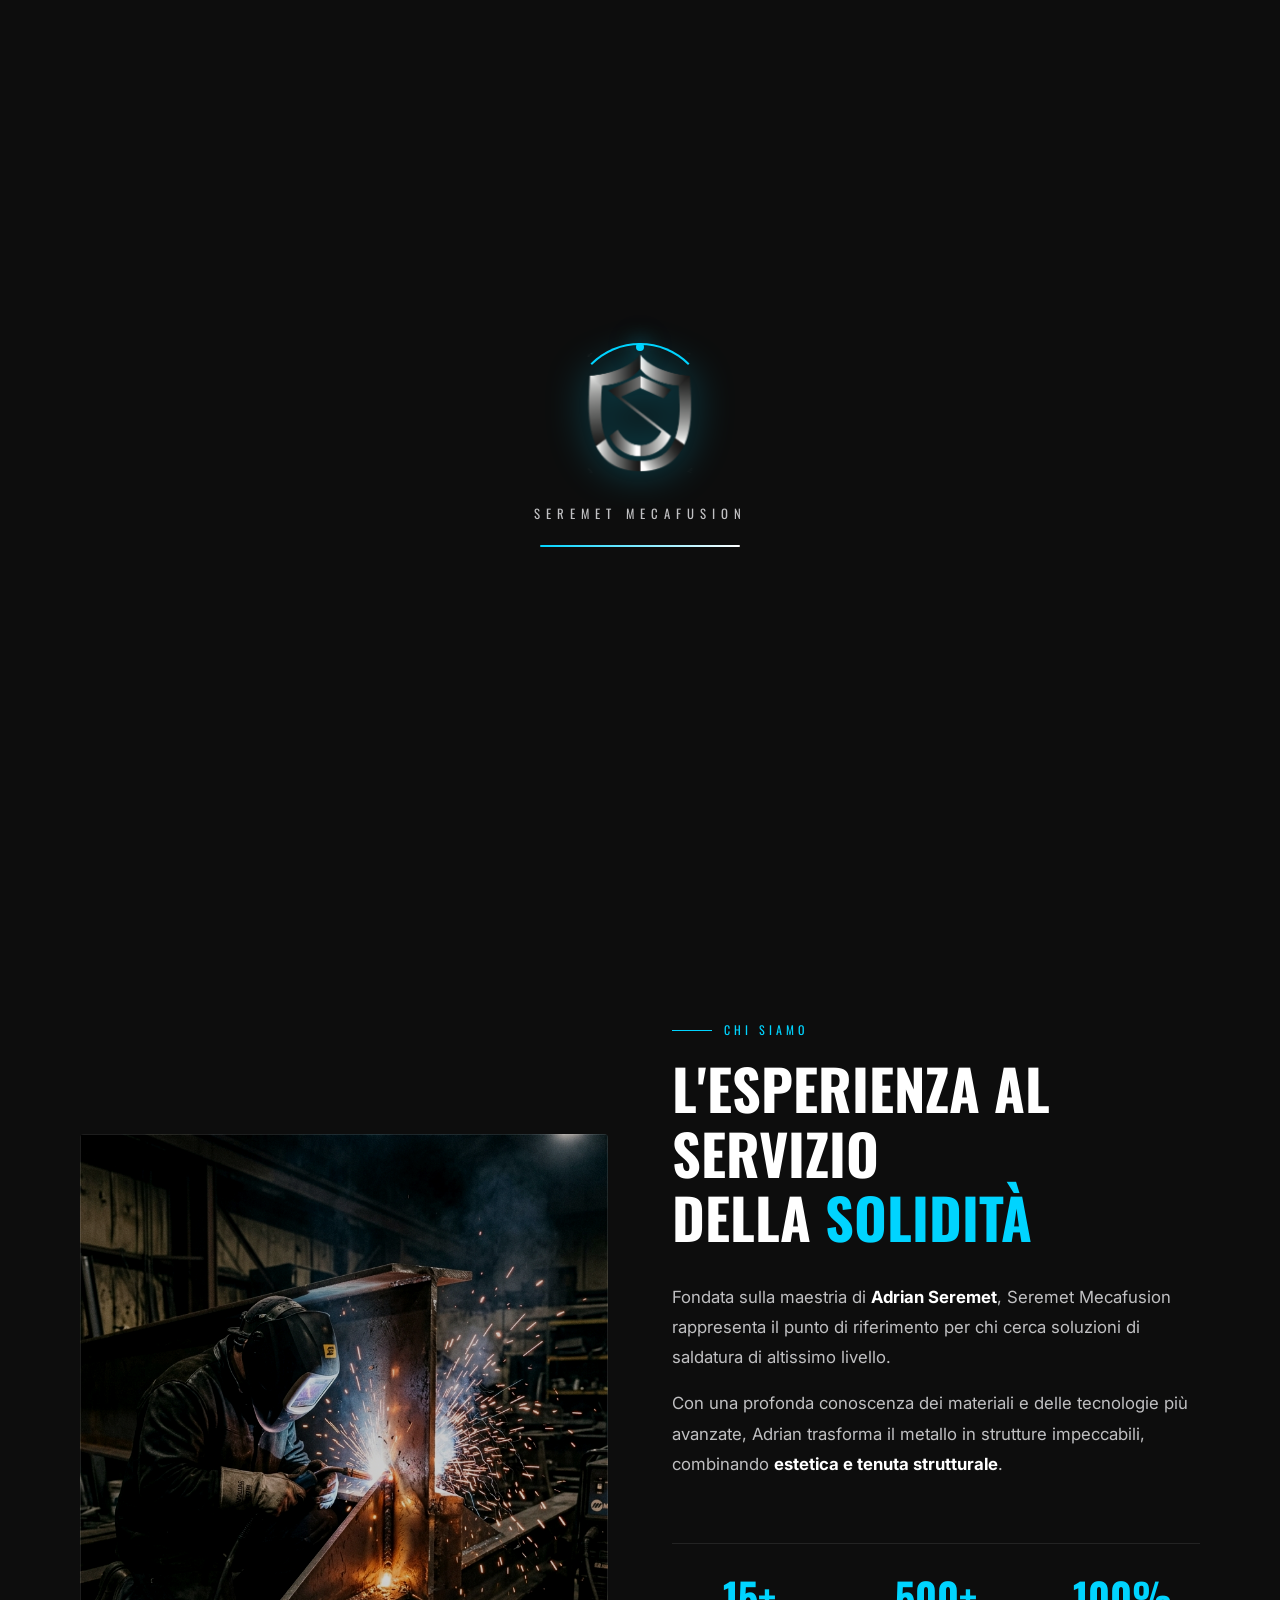
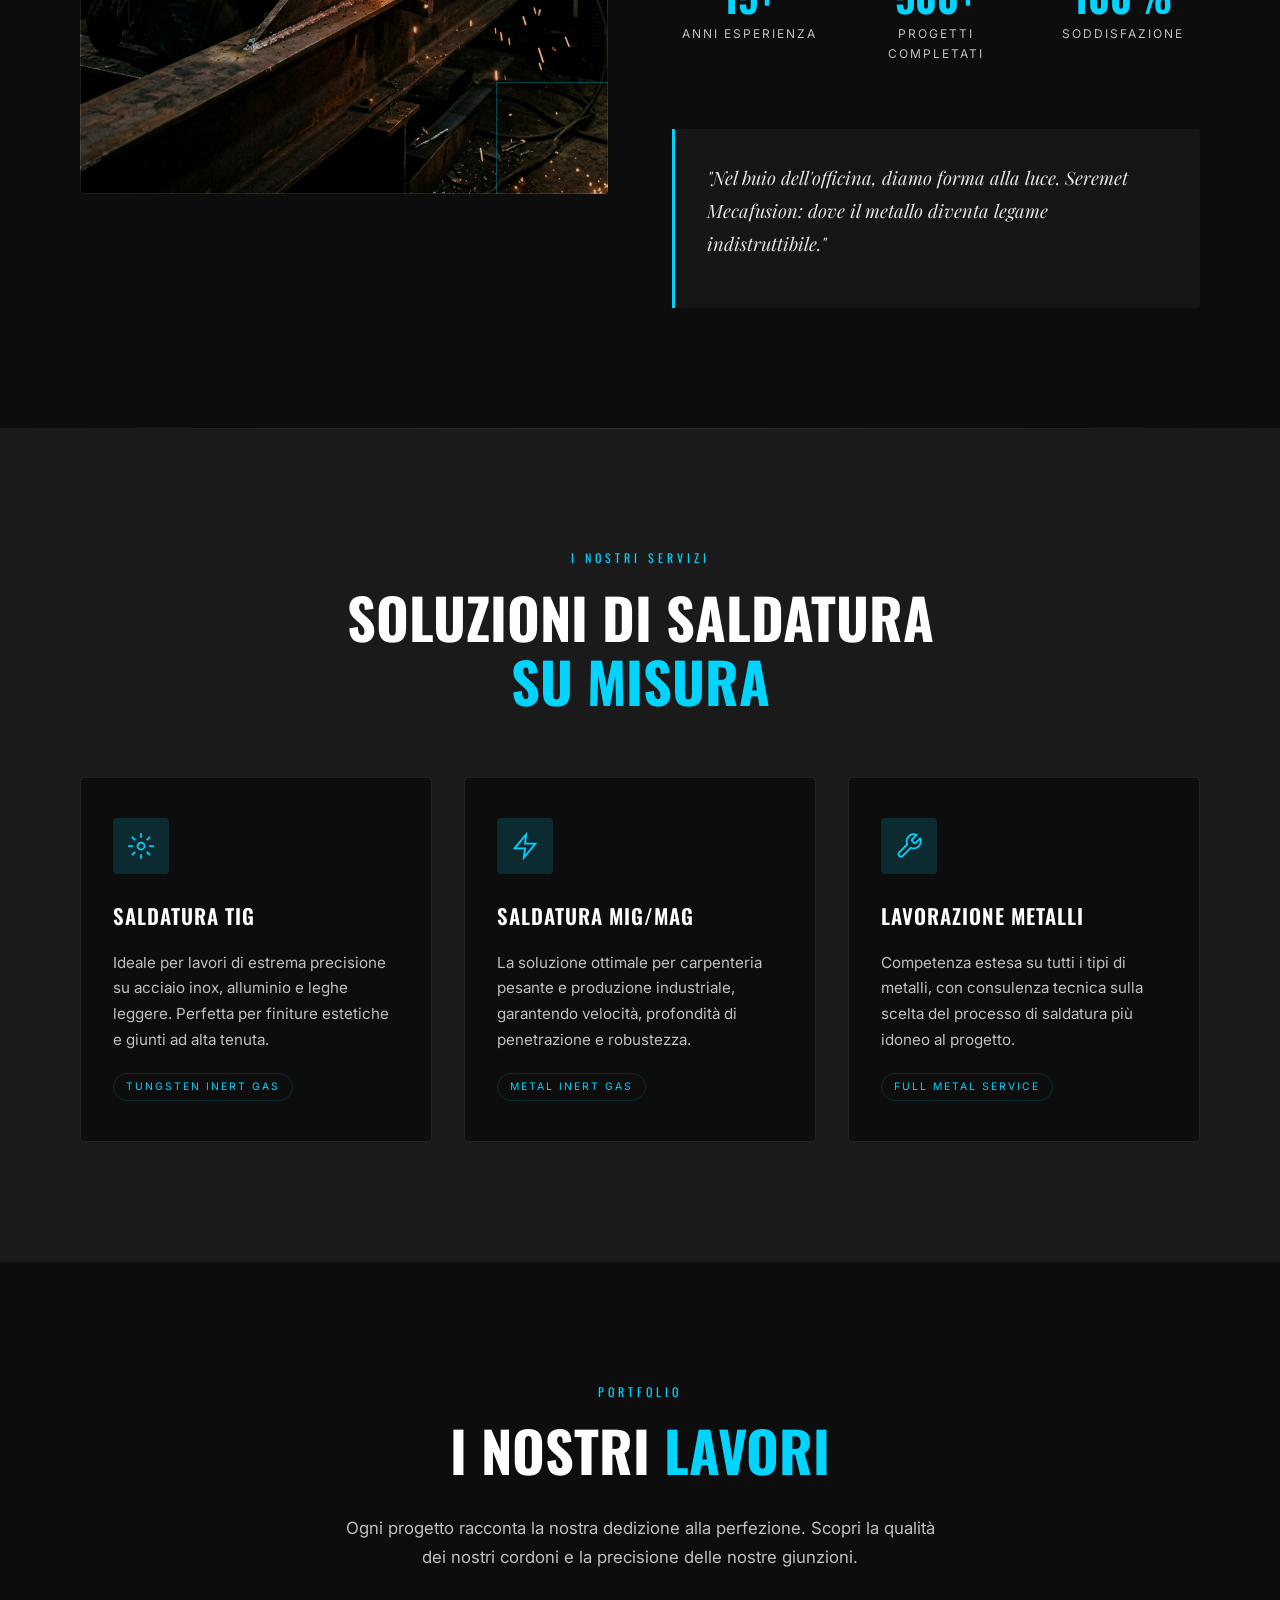
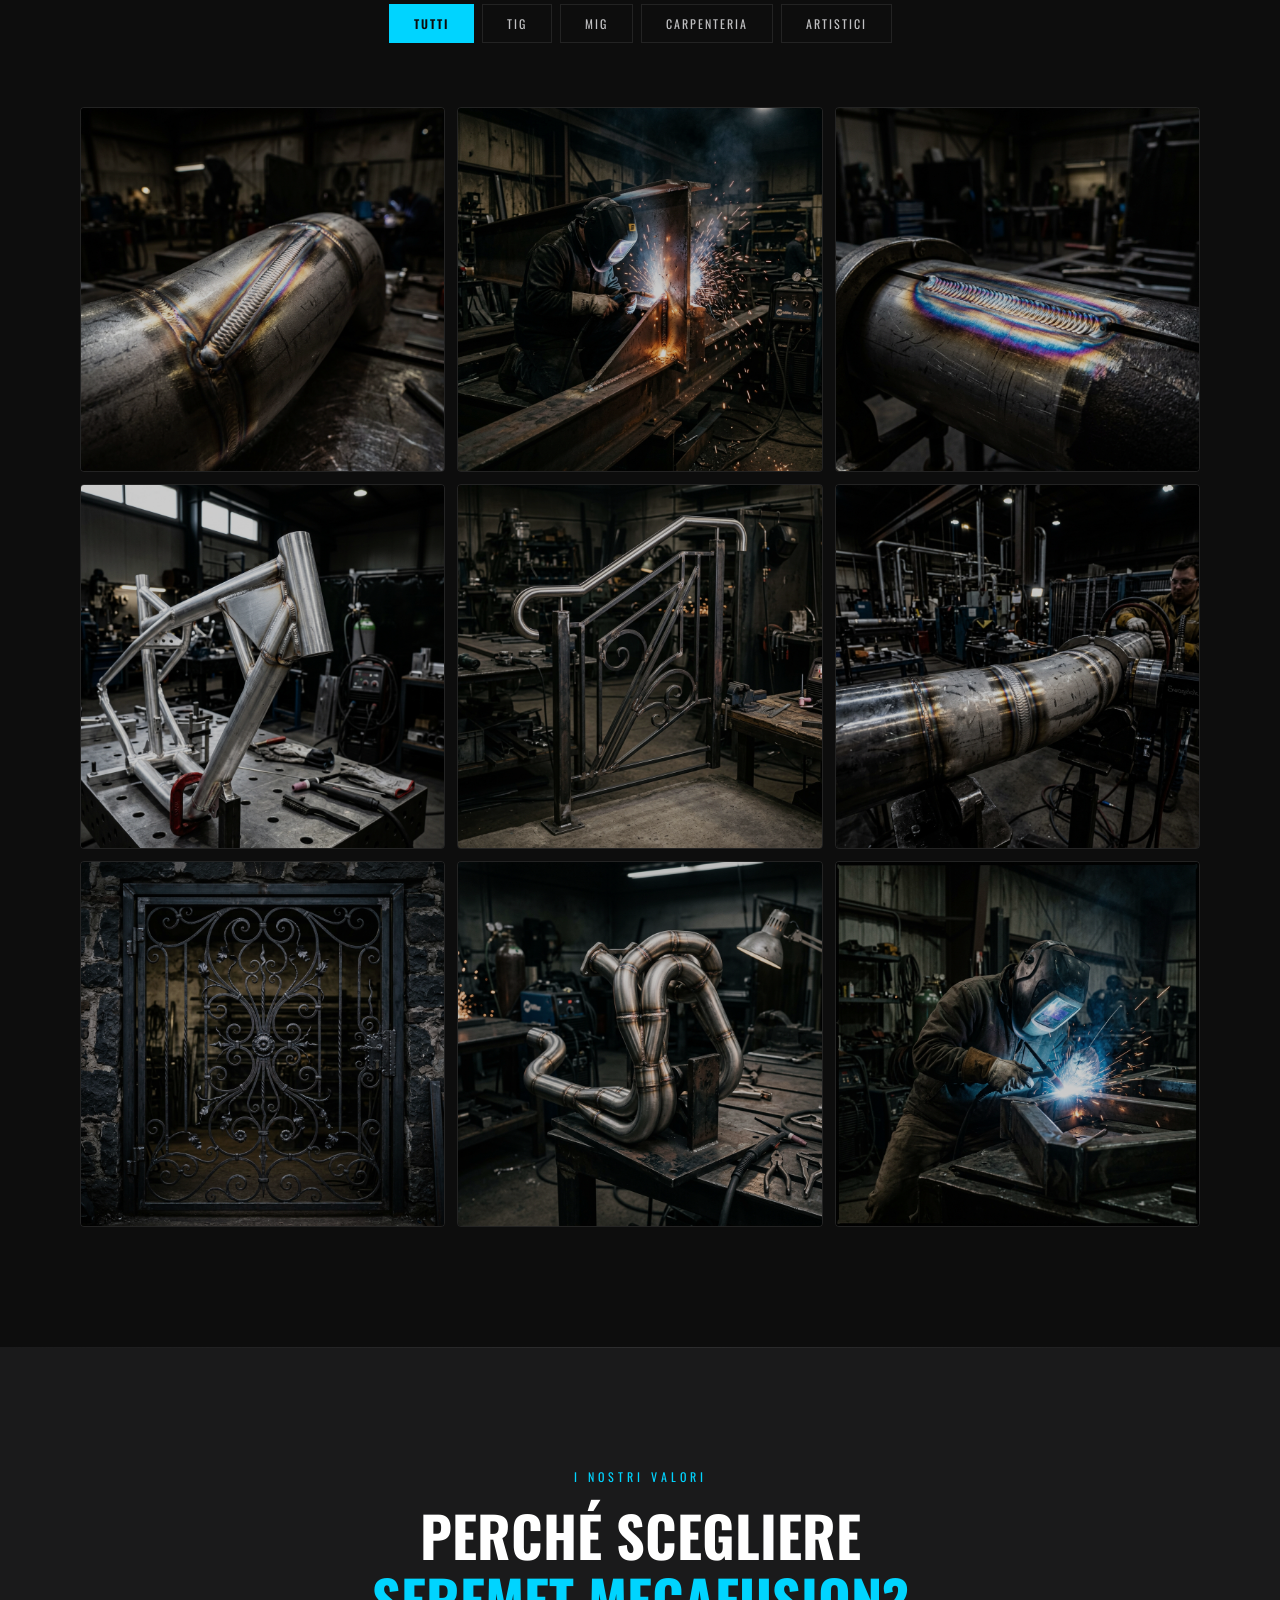
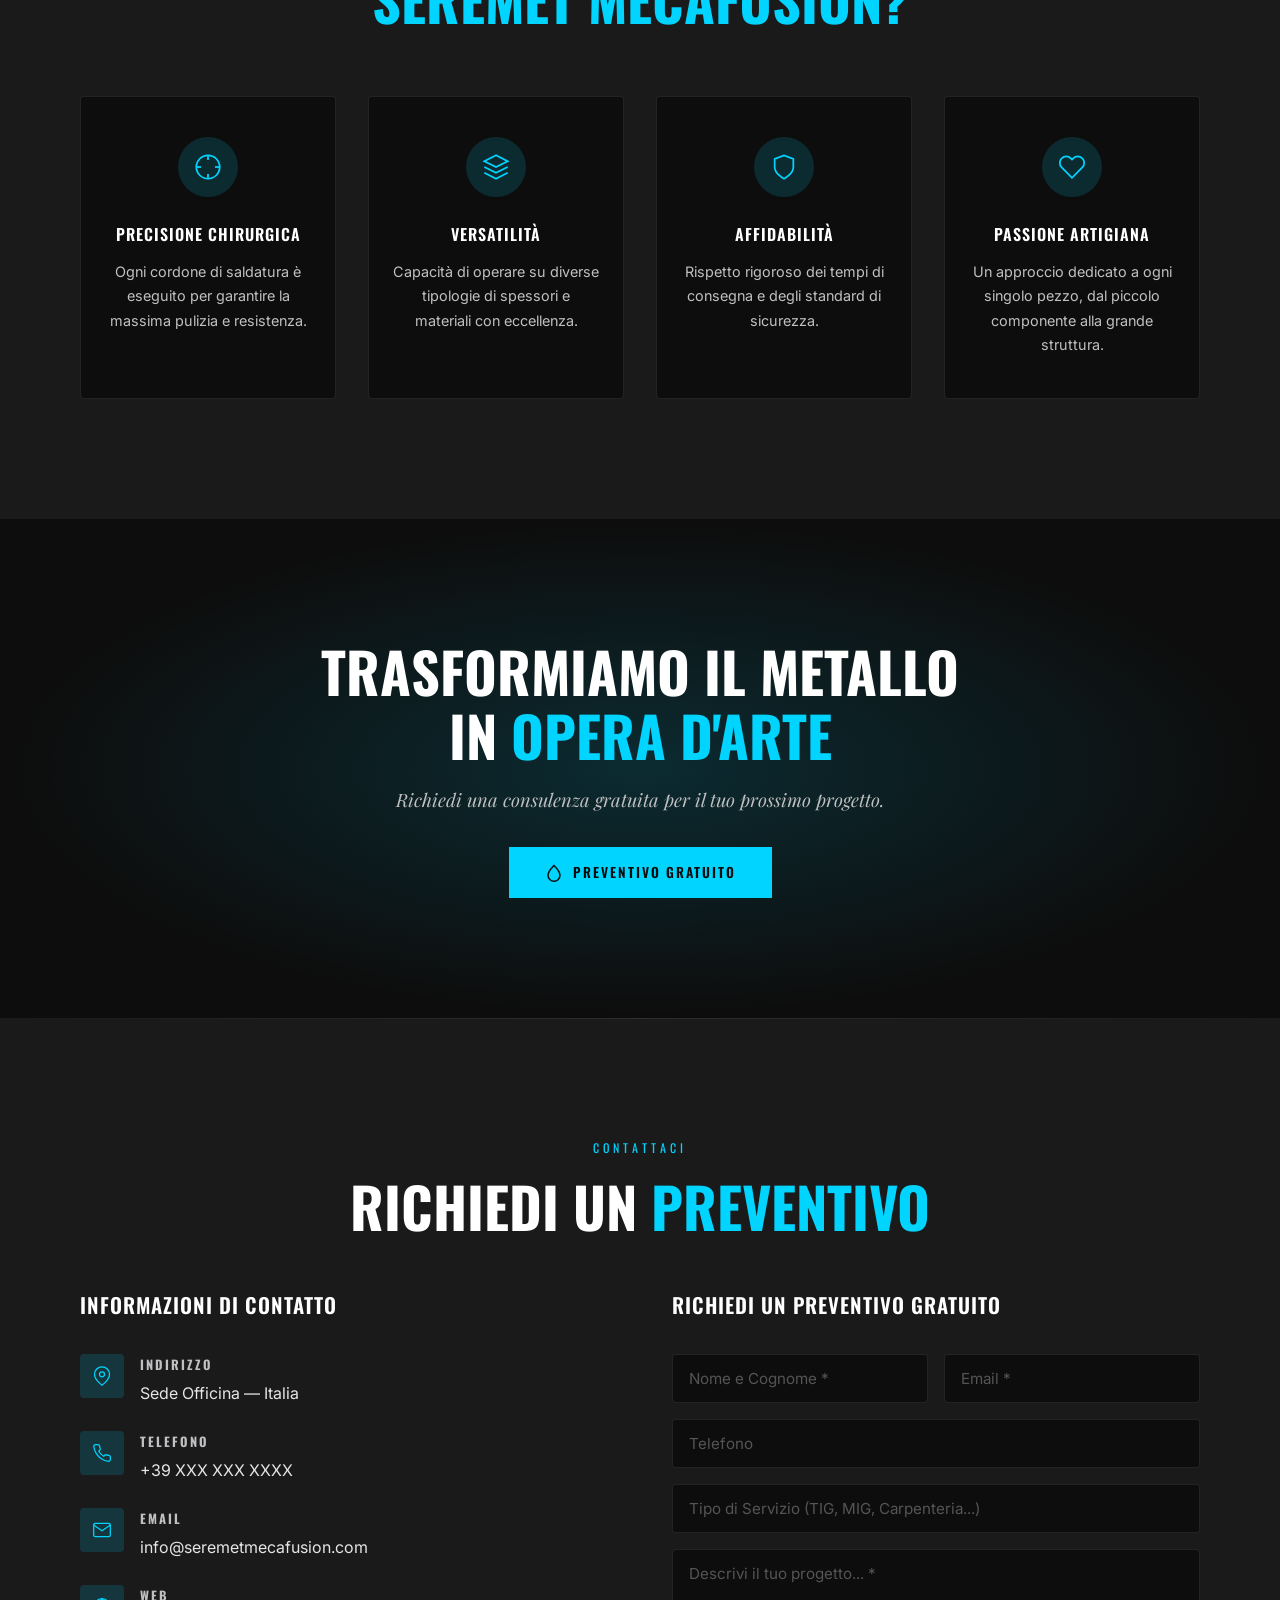
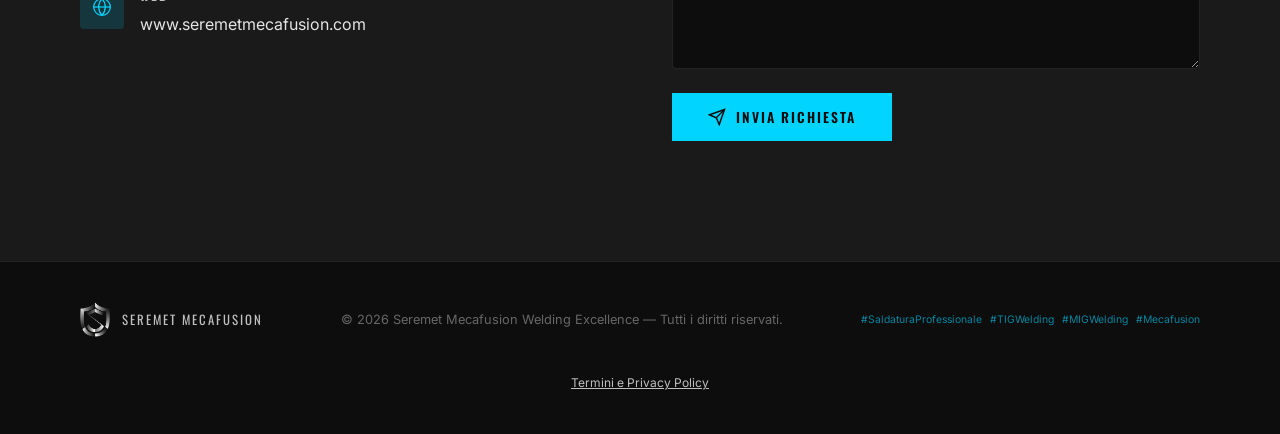
==== index.html @ e1cfa8b7 "First commit all files" ====
<!DOCTYPE html>
<html lang="it">
<head>
  <meta charset="UTF-8">
  <meta name="viewport" content="width=device-width, initial-scale=1.0">
  <title>Seremet Mecafusion | Saldatura Professionale TIG/MIG di Adrian Seremet</title>
  <meta name="description" content="Seremet Mecafusion offre servizi di saldatura d'eccellenza TIG e MIG. Adrian Seremet, esperto saldatore, garantisce precisione millimetrica e resistenza per ogni tipo di metallo.">
  <meta name="keywords" content="Saldatura Professionale, Mecafusion, Adrian Seremet, TIG Welding, MIG Welding, Carpenteria Metallica, Saldatura Eccellente, Lavorazione Metalli, Inox, Alluminio">
  <meta name="author" content="Adrian Seremet">
  
  <!-- Open Graph -->
  <meta property="og:title" content="Seremet Mecafusion | Saldatura Professionale TIG/MIG">
  <meta property="og:description" content="Servizi di saldatura d'eccellenza TIG e MIG. Precisione millimetrica e resistenza per ogni tipo di metallo.">
  <meta property="og:type" content="website">
  <meta property="og:url" content="https://www.seremetmecafusion.com">
  
  <!-- Favicon -->
  <link rel="apple-touch-icon" sizes="180x180" href="images/favicon/apple-touch-icon.png">
  <link rel="icon" type="image/png" sizes="32x32" href="images/favicon/favicon-32x32.png">
  <link rel="icon" type="image/png" sizes="16x16" href="images/favicon/favicon-16x16.png">
  <link rel="manifest" href="images/favicon/site.webmanifest">
  
  <!-- Styles -->
  <link rel="stylesheet" href="styles.css">
</head>
<body>

  <!-- ════════════════════════════════════════════════
       LOADING SCREEN — "The Welding Arc"
       ════════════════════════════════════════════════ -->
  <div id="loading-screen">
    <div class="loading-logo">
      <img src="images/icon_alpha.png" alt="Seremet Logo" id="loading-logo-img">
      <div class="loading-arc"></div>
    </div>
    <div class="loading-text">Seremet Mecafusion</div>
    <div class="loading-bar">
      <div class="loading-bar-fill"></div>
    </div>
  </div>

  <!-- ════════════════════════════════════════════════
       NAVIGATION
       ════════════════════════════════════════════════ -->
  <nav class="navbar" id="navbar">
    <div class="nav-inner">
      <a href="#hero" class="nav-logo" id="nav-logo">
        <img src="images/icon_alpha.png" alt="Seremet Mecafusion">
        <div class="nav-logo-text">
          Seremet
          <span>Mecafusion</span>
        </div>
      </a>
      
      <div class="nav-links" id="nav-links">
        <a href="#hero" class="active" data-section="hero">Home</a>
        <a href="#chi-siamo" data-section="chi-siamo">Chi Siamo</a>
        <a href="#servizi" data-section="servizi">Servizi</a>
        <a href="#galleria" data-section="galleria">Galleria</a>
        <a href="#contatti" data-section="contatti">Contatti</a>
        <a href="#contatti" class="nav-cta">Preventivo</a>
      </div>
      
      <div class="nav-burger" id="nav-burger">
        <span></span>
        <span></span>
        <span></span>
      </div>
    </div>
  </nav>

  <!-- ════════════════════════════════════════════════
       HERO SECTION
       ════════════════════════════════════════════════ -->
  <section id="hero">
    <div class="hero-bg" id="hero-bg">
      <img src="images/gallery/hero_welder.png" alt="Saldatura professionale in officina">
    </div>
    <div class="hero-overlay"></div>
    
    <div class="container hero-content">
      <div class="hero-badge">Welding Excellence</div>
      <h1 class="hero-title">
        Seremet<br>
        <span class="highlight">Mecafusion</span>
      </h1>
      <p class="hero-tagline">L'arte della fusione, la precisione della tecnica.</p>
      <div class="hero-actions">
        <a href="#contatti" class="btn-primary" id="cta-preventivo">
          <!-- Icona fiamma -->
          <svg viewBox="0 0 24 24" width="18" height="18" fill="none" stroke="currentColor" stroke-width="2">
            <path d="M12 2C12 2 4 10 4 15a8 8 0 0016 0c0-5-8-13-8-13z"/>
          </svg>
          Richiedi un Preventivo
        </a>
        <a href="#galleria" class="btn-secondary" id="cta-galleria">
          <!-- Icona griglia -->
          <svg viewBox="0 0 24 24" width="18" height="18" fill="none" stroke="currentColor" stroke-width="2">
            <rect x="3" y="3" width="7" height="7"></rect>
            <rect x="14" y="3" width="7" height="7"></rect>
            <rect x="3" y="14" width="7" height="7"></rect>
            <rect x="14" y="14" width="7" height="7"></rect>
          </svg>
          Vedi i Lavori
        </a>
      </div>
    </div>
    
    <div class="hero-scroll">
      Scopri
      <span class="scroll-line"></span>
    </div>
  </section>

  <!-- ════════════════════════════════════════════════
       CHI SIAMO
       ════════════════════════════════════════════════ -->
  <section id="chi-siamo">
    <div class="container">
      <div class="about-grid">
        <div class="about-image reveal-left">
          <img src="images/gallery/mig_carpenteria.png" alt="Adrian Seremet al lavoro - Saldatura MIG">
          <div class="image-accent"></div>
        </div>
        
        <div class="about-text reveal-right">
          <div class="section-label">Chi Siamo</div>
          <h2 class="section-title">L'Esperienza al Servizio<br>della <span>Solidità</span></h2>
          
          <p>
            Fondata sulla maestria di <strong>Adrian Seremet</strong>, Seremet Mecafusion 
            rappresenta il punto di riferimento per chi cerca soluzioni di saldatura di 
            altissimo livello.
          </p>
          <p>
            Con una profonda conoscenza dei materiali e delle tecnologie più avanzate, 
            Adrian trasforma il metallo in strutture impeccabili, combinando 
            <strong>estetica e tenuta strutturale</strong>.
          </p>
          
          <div class="about-stats">
            <div class="stat-item reveal">
              <div class="stat-number" id="stat-years">15+</div>
              <div class="stat-label">Anni Esperienza</div>
            </div>
            <div class="stat-item reveal">
              <div class="stat-number" id="stat-projects">500+</div>
              <div class="stat-label">Progetti Completati</div>
            </div>
            <div class="stat-item reveal">
              <div class="stat-number" id="stat-clients">100%</div>
              <div class="stat-label">Soddisfazione</div>
            </div>
          </div>
          
          <div class="quote-block reveal">
            <p>"Nel buio dell'officina, diamo forma alla luce. Seremet Mecafusion: dove il metallo diventa legame indistruttibile."</p>
          </div>
        </div>
      </div>
    </div>
  </section>

  <!-- ════════════════════════════════════════════════
       SERVIZI
       ════════════════════════════════════════════════ -->
  <section id="servizi">
    <div class="container">
      <div class="servizi-header">
        <div class="section-label">I Nostri Servizi</div>
        <h2 class="section-title">Soluzioni di Saldatura<br><span>Su Misura</span></h2>
      </div>
      
      <div class="servizi-grid">
        <!-- TIG -->
        <div class="servizio-card reveal">
          <div class="servizio-icon">
            <svg viewBox="0 0 24 24">
              <circle cx="12" cy="12" r="3"/>
              <path d="M12 1v4M12 19v4M4.22 4.22l2.83 2.83M16.95 16.95l2.83 2.83M1 12h4M19 12h4M4.22 19.78l2.83-2.83M16.95 7.05l2.83-2.83"/>
            </svg>
          </div>
          <h3>Saldatura TIG</h3>
          <p>
            Ideale per lavori di estrema precisione su acciaio inox, alluminio e leghe leggere. 
            Perfetta per finiture estetiche e giunti ad alta tenuta.
          </p>
          <span class="servizio-tag">Tungsten Inert Gas</span>
        </div>
        
        <!-- MIG -->
        <div class="servizio-card reveal">
          <div class="servizio-icon">
            <svg viewBox="0 0 24 24">
              <path d="M13 2L3 14h9l-1 8 10-12h-9l1-8z"/>
            </svg>
          </div>
          <h3>Saldatura MIG/MAG</h3>
          <p>
            La soluzione ottimale per carpenteria pesante e produzione industriale, 
            garantendo velocità, profondità di penetrazione e robustezza.
          </p>
          <span class="servizio-tag">Metal Inert Gas</span>
        </div>
        
        <!-- Lavorazione Metalli -->
        <div class="servizio-card reveal">
          <div class="servizio-icon">
            <svg viewBox="0 0 24 24">
              <path d="M14.7 6.3a1 1 0 000 1.4l1.6 1.6a1 1 0 001.4 0l3.77-3.77a6 6 0 01-7.94 7.94l-6.91 6.91a2.12 2.12 0 01-3-3l6.91-6.91a6 6 0 017.94-7.94l-3.76 3.76z"/>
            </svg>
          </div>
          <h3>Lavorazione Metalli</h3>
          <p>
            Competenza estesa su tutti i tipi di metalli, con consulenza tecnica sulla 
            scelta del processo di saldatura più idoneo al progetto.
          </p>
          <span class="servizio-tag">Full Metal Service</span>
        </div>
      </div>
    </div>
  </section>

  <!-- ════════════════════════════════════════════════
       GALLERIA LAVORI — Sezione Principale ⭐
       ════════════════════════════════════════════════ -->
  <section id="galleria">
    <div class="container">
      <div class="galleria-header">
        <div class="section-label">Portfolio</div>
        <h2 class="section-title">I Nostri <span>Lavori</span></h2>
        <p class="galleria-subtitle">
          Ogni progetto racconta la nostra dedizione alla perfezione. 
          Scopri la qualità dei nostri cordoni e la precisione delle nostre giunzioni.
        </p>
      </div>
      
      <!-- Filtri -->
      <div class="gallery-filters" id="gallery-filters">
        <button class="filter-btn active" data-filter="all">Tutti</button>
        <button class="filter-btn" data-filter="tig">TIG</button>
        <button class="filter-btn" data-filter="mig">MIG</button>
        <button class="filter-btn" data-filter="carpenteria">Carpenteria</button>
        <button class="filter-btn" data-filter="artistici">Artistici</button>
      </div>
      
      <!-- Griglia Galleria -->
      <div class="gallery-grid" id="gallery-grid">
        
        <div class="gallery-item reveal-scale stagger-1" data-category="tig" data-index="0">
          <img src="images/gallery/tig_weld_pipe.png" alt="Saldatura TIG su tubo acciaio inox" loading="lazy">
          <div class="gallery-overlay">
            <div class="view-icon">
              <svg viewBox="0 0 24 24"><path d="M15 3h6v6M9 21H3v-6M21 3l-7 7M3 21l7-7"/></svg>
            </div>
            <h4>Saldatura TIG Inox</h4>
            <p>Cordone TIG su tubo in acciaio inossidabile con heat tint perfetto</p>
          </div>
        </div>
        
        <div class="gallery-item reveal-scale stagger-2" data-category="mig" data-index="1">
          <img src="images/gallery/mig_carpenteria.png" alt="Saldatura MIG su carpenteria metallica pesante" loading="lazy">
          <div class="gallery-overlay">
            <div class="view-icon">
              <svg viewBox="0 0 24 24"><path d="M15 3h6v6M9 21H3v-6M21 3l-7 7M3 21l7-7"/></svg>
            </div>
            <h4>Carpenteria MIG</h4>
            <p>Saldatura MIG su struttura in acciaio — carpenteria pesante industriale</p>
          </div>
        </div>
        
        <div class="gallery-item reveal-scale stagger-3" data-category="tig" data-index="2">
          <img src="images/gallery/inox_heat_tint.png" alt="Dettaglio cordone TIG con colori heat tint" loading="lazy">
          <div class="gallery-overlay">
            <div class="view-icon">
              <svg viewBox="0 0 24 24"><path d="M15 3h6v6M9 21H3v-6M21 3l-7 7M3 21l7-7"/></svg>
            </div>
            <h4>Heat Tint Perfetto</h4>
            <p>Macro dettaglio dei colori arcobaleno su cordone TIG — segno di perfezione</p>
          </div>
        </div>
        
        <div class="gallery-item reveal-scale stagger-4" data-category="tig" data-index="3">
          <img src="images/gallery/aluminum_frame.png" alt="Telaio in alluminio saldato TIG" loading="lazy">
          <div class="gallery-overlay">
            <div class="view-icon">
              <svg viewBox="0 0 24 24"><path d="M15 3h6v6M9 21H3v-6M21 3l-7 7M3 21l7-7"/></svg>
            </div>
            <h4>Telaio Alluminio</h4>
            <p>Struttura in alluminio saldata TIG — precisione e leggerezza</p>
          </div>
        </div>
        
        <div class="gallery-item reveal-scale stagger-5" data-category="carpenteria" data-index="4">
          <img src="images/gallery/metal_railing.png" alt="Ringhiera in metallo con giunti decorativi" loading="lazy">
          <div class="gallery-overlay">
            <div class="view-icon">
              <svg viewBox="0 0 24 24"><path d="M15 3h6v6M9 21H3v-6M21 3l-7 7M3 21l7-7"/></svg>
            </div>
            <h4>Ringhiera Decorativa</h4>
            <p>Ringhiera con elementi decorativi saldati — design architettonico</p>
          </div>
        </div>
        
        <div class="gallery-item reveal-scale stagger-6" data-category="tig" data-index="5">
          <img src="images/gallery/pipe_welding.png" alt="Saldatura industriale su tubazioni" loading="lazy">
          <div class="gallery-overlay">
            <div class="view-icon">
              <svg viewBox="0 0 24 24"><path d="M15 3h6v6M9 21H3v-6M21 3l-7 7M3 21l7-7"/></svg>
            </div>
            <h4>Tubazioni Industriali</h4>
            <p>Saldatura orbitale su tubazioni in acciaio — settore industriale</p>
          </div>
        </div>
        
        <div class="gallery-item reveal-scale stagger-7" data-category="artistici" data-index="6">
          <img src="images/gallery/steel_gate.png" alt="Cancello in ferro battuto artigianale" loading="lazy">
          <div class="gallery-overlay">
            <div class="view-icon">
              <svg viewBox="0 0 24 24"><path d="M15 3h6v6M9 21H3v-6M21 3l-7 7M3 21l7-7"/></svg>
            </div>
            <h4>Cancello Artistico</h4>
            <p>Cancello in ferro battuto con lavorazione artistica artigianale</p>
          </div>
        </div>
        
        <div class="gallery-item reveal-scale stagger-8" data-category="artistici" data-index="7">
          <img src="images/gallery/custom_exhaust.png" alt="Collettore di scarico custom in acciaio" loading="lazy">
          <div class="gallery-overlay">
            <div class="view-icon">
              <svg viewBox="0 0 24 24"><path d="M15 3h6v6M9 21H3v-6M21 3l-7 7M3 21l7-7"/></svg>
            </div>
            <h4>Collettore Custom</h4>
            <p>Collettore di scarico artigianale — saldatura TIG su acciaio inox</p>
          </div>
        </div>
        
        <div class="gallery-item reveal-scale stagger-9" data-category="tig" data-index="8">
          <img src="images/gallery/hero_welder.png" alt="Adrian Seremet al lavoro nell'officina" loading="lazy">
          <div class="gallery-overlay">
            <div class="view-icon">
              <svg viewBox="0 0 24 24"><path d="M15 3h6v6M9 21H3v-6M21 3l-7 7M3 21l7-7"/></svg>
            </div>
            <h4>L'Artigiano</h4>
            <p>Adrian Seremet al lavoro — passione e maestria in ogni scintilla</p>
          </div>
        </div>
        
      </div>
    </div>
  </section>

  <!-- ════════════════════════════════════════════════
       PERCHÉ SCEGLIERCI
       ════════════════════════════════════════════════ -->
  <section id="perche">
    <div class="container">
      <div class="perche-header">
        <div class="section-label">I Nostri Valori</div>
        <h2 class="section-title">Perché Scegliere<br><span>Seremet Mecafusion?</span></h2>
      </div>
      
      <div class="perche-grid">
        <div class="perche-item reveal">
          <div class="perche-icon">
            <!-- Crosshair/precision -->
            <svg viewBox="0 0 24 24">
              <circle cx="12" cy="12" r="10"/>
              <line x1="22" y1="12" x2="18" y2="12"/>
              <line x1="6" y1="12" x2="2" y2="12"/>
              <line x1="12" y1="6" x2="12" y2="2"/>
              <line x1="12" y1="22" x2="12" y2="18"/>
            </svg>
          </div>
          <h3>Precisione Chirurgica</h3>
          <p>Ogni cordone di saldatura è eseguito per garantire la massima pulizia e resistenza.</p>
        </div>
        
        <div class="perche-item reveal">
          <div class="perche-icon">
            <!-- Layers/versatility -->
            <svg viewBox="0 0 24 24">
              <polygon points="12 2 2 7 12 12 22 7 12 2"/>
              <polyline points="2 17 12 22 22 17"/>
              <polyline points="2 12 12 17 22 12"/>
            </svg>
          </div>
          <h3>Versatilità</h3>
          <p>Capacità di operare su diverse tipologie di spessori e materiali con eccellenza.</p>
        </div>
        
        <div class="perche-item reveal">
          <div class="perche-icon">
            <!-- Shield/reliability -->
            <svg viewBox="0 0 24 24">
              <path d="M12 22s8-4 8-10V5l-8-3-8 3v7c0 6 8 10 8 10z"/>
            </svg>
          </div>
          <h3>Affidabilità</h3>
          <p>Rispetto rigoroso dei tempi di consegna e degli standard di sicurezza.</p>
        </div>
        
        <div class="perche-item reveal">
          <div class="perche-icon">
            <!-- Heart/passion -->
            <svg viewBox="0 0 24 24">
              <path d="M20.84 4.61a5.5 5.5 0 00-7.78 0L12 5.67l-1.06-1.06a5.5 5.5 0 00-7.78 7.78l1.06 1.06L12 21.23l7.78-7.78 1.06-1.06a5.5 5.5 0 000-7.78z"/>
            </svg>
          </div>
          <h3>Passione Artigiana</h3>
          <p>Un approccio dedicato a ogni singolo pezzo, dal piccolo componente alla grande struttura.</p>
        </div>
      </div>
    </div>
  </section>

  <!-- ════════════════════════════════════════════════
       CTA BANNER
       ════════════════════════════════════════════════ -->
  <section class="cta-banner">
    <div class="container">
      <h2 class="section-title reveal">Trasformiamo il Metallo<br>in <span>Opera d'Arte</span></h2>
      <p class="reveal">Richiedi una consulenza gratuita per il tuo prossimo progetto.</p>
      <a href="#contatti" class="btn-primary reveal" id="cta-banner-btn">
        <svg viewBox="0 0 24 24" width="18" height="18" fill="none" stroke="currentColor" stroke-width="2">
          <path d="M12 2C12 2 4 10 4 15a8 8 0 0016 0c0-5-8-13-8-13z"/>
        </svg>
        Preventivo Gratuito
      </a>
    </div>
  </section>

  <!-- ════════════════════════════════════════════════
       CONTATTI
       ════════════════════════════════════════════════ -->
  <section id="contatti">
    <div class="container">
      <div class="galleria-header" style="margin-bottom: 48px;">
        <div class="section-label" style="justify-content:center;">Contattaci</div>
        <h2 class="section-title" style="text-align:center;">Richiedi un <span>Preventivo</span></h2>
      </div>
      
      <div class="contatti-grid">
        <div class="contatti-info reveal-left">
          <h3>Informazioni di Contatto</h3>
          
          <div class="contatti-detail">
            <div class="detail-icon">
              <svg viewBox="0 0 24 24"><path d="M21 10c0 7-9 13-9 13s-9-6-9-13a9 9 0 0118 0z"/><circle cx="12" cy="10" r="3"/></svg>
            </div>
            <div class="detail-text">
              <h4>Indirizzo</h4>
              <p>Sede Officina — Italia</p>
            </div>
          </div>
          
          <div class="contatti-detail">
            <div class="detail-icon">
              <svg viewBox="0 0 24 24"><path d="M22 16.92v3a2 2 0 01-2.18 2 19.79 19.79 0 01-8.63-3.07 19.5 19.5 0 01-6-6 19.79 19.79 0 01-3.07-8.67A2 2 0 014.11 2h3a2 2 0 012 1.72 12.84 12.84 0 00.7 2.81 2 2 0 01-.45 2.11L8.09 9.91a16 16 0 006 6l1.27-1.27a2 2 0 012.11-.45 12.84 12.84 0 002.81.7A2 2 0 0122 16.92z"/></svg>
            </div>
            <div class="detail-text">
              <h4>Telefono</h4>
              <p>+39 XXX XXX XXXX</p>
            </div>
          </div>
          
          <div class="contatti-detail">
            <div class="detail-icon">
              <svg viewBox="0 0 24 24"><path d="M4 4h16c1.1 0 2 .9 2 2v12c0 1.1-.9 2-2 2H4c-1.1 0-2-.9-2-2V6c0-1.1.9-2 2-2z"/><polyline points="22,6 12,13 2,6"/></svg>
            </div>
            <div class="detail-text">
              <h4>Email</h4>
              <p>info@seremetmecafusion.com</p>
            </div>
          </div>
          
          <div class="contatti-detail">
            <div class="detail-icon">
              <svg viewBox="0 0 24 24"><circle cx="12" cy="12" r="10"/><line x1="2" y1="12" x2="22" y2="12"/><path d="M12 2a15.3 15.3 0 014 10 15.3 15.3 0 01-4 10 15.3 15.3 0 01-4-10 15.3 15.3 0 014-10z"/></svg>
            </div>
            <div class="detail-text">
              <h4>Web</h4>
              <p>www.seremetmecafusion.com</p>
            </div>
          </div>
        </div>
        
        <form class="contact-form reveal-right" id="contact-form">
          <h3>Richiedi un Preventivo Gratuito</h3>
          
          <div class="form-row">
            <div class="form-group">
              <input type="text" id="form-name" placeholder="Nome e Cognome *" required>
            </div>
            <div class="form-group">
              <input type="email" id="form-email" placeholder="Email *" required>
            </div>
          </div>
          
          <div class="form-group">
            <input type="tel" id="form-phone" placeholder="Telefono">
          </div>
          
          <div class="form-group">
            <input type="text" id="form-subject" placeholder="Tipo di Servizio (TIG, MIG, Carpenteria...)">
          </div>
          
          <div class="form-group">
            <textarea id="form-message" placeholder="Descrivi il tuo progetto... *" required></textarea>
          </div>
          
          <div class="form-submit">
            <button type="submit" class="btn-primary" id="form-submit-btn">
              <svg viewBox="0 0 24 24" width="18" height="18" fill="none" stroke="currentColor" stroke-width="2">
                <line x1="22" y1="2" x2="11" y2="13"/>
                <polygon points="22 2 15 22 11 13 2 9 22 2"/>
              </svg>
              Invia Richiesta
            </button>
          </div>
        </form>
      </div>
    </div>
  </section>

  <!-- ════════════════════════════════════════════════
       FOOTER
       ════════════════════════════════════════════════ -->
  <footer class="site-footer">
    <div class="container">
      <div class="footer-inner">
        <div class="footer-logo">
          <img src="images/icon_alpha.png" alt="Seremet Mecafusion">
          <span>Seremet Mecafusion</span>
        </div>
        
        <div class="footer-copy">
          &copy; 2026 Seremet Mecafusion Welding Excellence — Tutti i diritti riservati.
        </div>
        
        <div class="footer-tags">
          <span>#SaldaturaProfessionale</span>
          <span>#TIGWelding</span>
          <span>#MIGWelding</span>
          <span>#Mecafusion</span>
        </div>
        
        <div class="footer-legal" style="width: 100%; text-align: center; margin-top: 20px; font-size: 0.75rem;">
          <a href="terms&condition.html" style="color: var(--silver); text-decoration: underline;">Termini e Privacy Policy</a>
        </div>
      </div>
    </div>
  </footer>

  <!-- ════════════════════════════════════════════════
       LIGHTBOX
       ════════════════════════════════════════════════ -->
  <div class="lightbox" id="lightbox">
    <div class="lightbox-content">
      <button class="lightbox-close" id="lightbox-close" aria-label="Chiudi">&times;</button>
      <button class="lightbox-nav lightbox-prev" id="lightbox-prev" aria-label="Precedente">&#8592;</button>
      <button class="lightbox-nav lightbox-next" id="lightbox-next" aria-label="Successivo">&#8594;</button>
      <img src="" alt="" id="lightbox-img">
      <div class="lightbox-info">
        <h4 id="lightbox-title"></h4>
        <p id="lightbox-desc"></p>
        <div class="lightbox-counter" id="lightbox-counter"></div>
      </div>
    </div>
  </div>

  <!-- JavaScript -->
  <script src="main.js"></script>
</body>
</html>
---- styles.css ----
/* ======================================================
   SEREMET MECAFUSION — "Deep Industrial Silver" Design System
   ====================================================== */

/* ── Google Fonts ── */
@import url('https://fonts.googleapis.com/css2?family=Inter:wght@300;400;500;600;700&family=Oswald:wght@400;500;600;700&family=Playfair+Display:ital,wght@0,400;0,700;1,400&display=swap');

/* ── CSS Variables ── */
:root {
  /* Colors — Deep Industrial Silver */
  --bg-primary: #0D0D0D;
  --bg-secondary: #1A1A1B;
  --bg-tertiary: #111112;
  --silver: #C0C0C2;
  --platinum: #E5E5E5;
  --cyan-arc: #00D4FF;
  --cyan-arc-dim: rgba(0, 212, 255, 0.15);
  --cyan-arc-glow: rgba(0, 212, 255, 0.4);
  --white: #FFFFFF;
  --dark-border: rgba(192, 192, 194, 0.12);
  --glass-bg: rgba(255, 255, 255, 0.04);
  --glass-border: rgba(192, 192, 194, 0.15);
  
  /* Heat Tint Colors */
  --heat-gold: #D4A017;
  --heat-purple: #8B5CF6;
  --heat-blue: #3B82F6;
  
  /* Typography */
  --font-heading: 'Oswald', sans-serif;
  --font-body: 'Inter', sans-serif;
  --font-accent: 'Playfair Display', serif;
  
  /* Spacing */
  --section-padding: clamp(60px, 10vw, 120px);
  --container-width: 1200px;
  --gap-sm: 8px;
  --gap-md: 16px;
  --gap-lg: 32px;
  --gap-xl: 64px;
  
  /* Transitions */
  --transition-fast: 0.2s ease;
  --transition-med: 0.4s cubic-bezier(0.4, 0, 0.2, 1);
  --transition-slow: 0.8s cubic-bezier(0.4, 0, 0.2, 1);
}

/* ── Reset ── */
*, *::before, *::after {
  margin: 0;
  padding: 0;
  box-sizing: border-box;
}

html {
  scroll-behavior: smooth;
  font-size: 16px;
  -webkit-font-smoothing: antialiased;
  -moz-osx-font-smoothing: grayscale;
}

body {
  font-family: var(--font-body);
  background-color: var(--bg-primary);
  color: var(--platinum);
  line-height: 1.7;
  overflow-x: hidden;
}

img {
  max-width: 100%;
  display: block;
}

a {
  color: var(--cyan-arc);
  text-decoration: none;
  transition: color var(--transition-fast);
}

a:hover {
  color: var(--white);
}

ul { list-style: none; }

button {
  font-family: var(--font-body);
  cursor: pointer;
  border: none;
  background: none;
  color: inherit;
}

/* ── Utility ── */
.container {
  width: 100%;
  max-width: var(--container-width);
  margin: 0 auto;
  padding: 0 clamp(20px, 4vw, 40px);
}

.section-label {
  font-family: var(--font-heading);
  font-size: 0.75rem;
  letter-spacing: 4px;
  text-transform: uppercase;
  color: var(--cyan-arc);
  margin-bottom: var(--gap-md);
  display: flex;
  align-items: center;
  gap: 12px;
}

.section-label::before {
  content: '';
  width: 40px;
  height: 1px;
  background: var(--cyan-arc);
}

.section-title {
  font-family: var(--font-heading);
  font-size: clamp(2rem, 5vw, 3.5rem);
  font-weight: 700;
  text-transform: uppercase;
  color: var(--white);
  line-height: 1.15;
  margin-bottom: var(--gap-lg);
}

.section-title span {
  color: var(--cyan-arc);
}

/* ── Scroll Reveal Animations ── */
.reveal {
  opacity: 0;
  transform: translateY(40px);
  transition: opacity 0.8s ease, transform 0.8s ease;
}

.reveal.revealed {
  opacity: 1;
  transform: translateY(0);
}

.reveal-left {
  opacity: 0;
  transform: translateX(-60px);
  transition: opacity 0.8s ease, transform 0.8s ease;
}

.reveal-left.revealed {
  opacity: 1;
  transform: translateX(0);
}

.reveal-right {
  opacity: 0;
  transform: translateX(60px);
  transition: opacity 0.8s ease, transform 0.8s ease;
}

.reveal-right.revealed {
  opacity: 1;
  transform: translateX(0);
}

.reveal-scale {
  opacity: 0;
  transform: scale(0.85);
  transition: opacity 0.8s ease, transform 0.8s ease;
}

.reveal-scale.revealed {
  opacity: 1;
  transform: scale(1);
}

/* ======================================================
   LOADING SCREEN — "The Welding Arc"
   ====================================================== */
#loading-screen {
  position: fixed;
  inset: 0;
  z-index: 10000;
  background: var(--bg-primary);
  display: flex;
  align-items: center;
  justify-content: center;
  flex-direction: column;
  transition: opacity 0.6s ease, visibility 0.6s ease;
}

#loading-screen.hidden {
  opacity: 0;
  visibility: hidden;
  pointer-events: none;
}

.loading-logo {
  width: 120px;
  height: 120px;
  position: relative;
}

.loading-logo img {
  width: 100%;
  height: 100%;
  object-fit: contain;
  filter: brightness(0.3);
  animation: logoReveal 2.5s ease forwards;
}

@keyframes logoReveal {
  0% { filter: brightness(0.1); }
  40% { filter: brightness(0.3); }
  70% { filter: brightness(0.8); }
  100% { filter: brightness(1) drop-shadow(0 0 20px var(--cyan-arc-glow)); }
}

.loading-arc {
  position: absolute;
  inset: -10px;
  border-radius: 50%;
  border: 2px solid transparent;
  border-top-color: var(--cyan-arc);
  animation: arcSpin 1.2s linear infinite;
}

.loading-arc::after {
  content: '';
  position: absolute;
  top: -2px;
  left: 50%;
  width: 8px;
  height: 8px;
  border-radius: 50%;
  background: var(--cyan-arc);
  box-shadow: 0 0 20px var(--cyan-arc), 0 0 40px var(--cyan-arc-glow);
  transform: translateX(-50%);
}

@keyframes arcSpin {
  to { transform: rotate(360deg); }
}

.loading-text {
  margin-top: 30px;
  font-family: var(--font-heading);
  font-size: 0.8rem;
  letter-spacing: 6px;
  text-transform: uppercase;
  color: var(--silver);
  opacity: 0;
  animation: textFade 1s ease 0.5s forwards;
}

@keyframes textFade {
  to { opacity: 1; }
}

.loading-bar {
  margin-top: 20px;
  width: 200px;
  height: 2px;
  background: var(--bg-secondary);
  border-radius: 2px;
  overflow: hidden;
}

.loading-bar-fill {
  width: 0;
  height: 100%;
  background: linear-gradient(90deg, var(--cyan-arc), var(--white));
  box-shadow: 0 0 10px var(--cyan-arc);
  animation: barFill 2.2s ease forwards;
}

@keyframes barFill {
  0% { width: 0; }
  60% { width: 70%; }
  100% { width: 100%; }
}

/* ======================================================
   NAVIGATION
   ====================================================== */
.navbar {
  position: fixed;
  top: 0;
  left: 0;
  width: 100%;
  z-index: 1000;
  padding: 16px 0;
  transition: all var(--transition-med);
}

.navbar.scrolled {
  background: rgba(13, 13, 13, 0.85);
  backdrop-filter: blur(20px);
  -webkit-backdrop-filter: blur(20px);
  border-bottom: 1px solid var(--glass-border);
  padding: 10px 0;
}

.nav-inner {
  display: flex;
  align-items: center;
  justify-content: space-between;
  max-width: var(--container-width);
  margin: 0 auto;
  padding: 0 clamp(20px, 4vw, 40px);
}

.nav-logo {
  display: flex;
  align-items: center;
  gap: 12px;
}

.nav-logo img {
  height: 45px;
  filter: drop-shadow(0 0 8px rgba(0, 212, 255, 0.15));
  transition: filter var(--transition-med);
}

.nav-logo:hover img {
  filter: drop-shadow(0 0 12px rgba(0, 212, 255, 0.3));
}

.nav-logo-text {
  font-family: var(--font-heading);
  font-size: 1rem;
  font-weight: 600;
  letter-spacing: 2px;
  text-transform: uppercase;
  color: var(--white);
}

.nav-logo-text span {
  display: block;
  font-size: 0.55rem;
  letter-spacing: 3px;
  color: var(--silver);
  font-weight: 400;
}

.nav-links {
  display: flex;
  gap: 32px;
  align-items: center;
}

.nav-links a {
  font-family: var(--font-heading);
  font-size: 0.8rem;
  letter-spacing: 2px;
  text-transform: uppercase;
  color: var(--silver);
  position: relative;
  padding: 4px 0;
  transition: color var(--transition-fast);
}

.nav-links a::after {
  content: '';
  position: absolute;
  bottom: 0;
  left: 0;
  width: 0;
  height: 1px;
  background: var(--cyan-arc);
  transition: width var(--transition-med);
}

.nav-links a:hover,
.nav-links a.active {
  color: var(--cyan-arc);
}

.nav-links a:hover::after,
.nav-links a.active::after {
  width: 100%;
}

.nav-cta {
  font-family: var(--font-heading) !important;
  font-size: 0.75rem !important;
  letter-spacing: 2px !important;
  text-transform: uppercase !important;
  padding: 10px 24px !important;
  border: 1px solid var(--cyan-arc) !important;
  color: var(--cyan-arc) !important;
  transition: all var(--transition-med) !important;
}

.nav-cta:hover {
  background: var(--cyan-arc) !important;
  color: var(--bg-primary) !important;
  box-shadow: 0 0 20px var(--cyan-arc-dim) !important;
}

.nav-cta::after {
  display: none !important;
}

/* Mobile burger */
.nav-burger {
  display: none;
  flex-direction: column;
  gap: 5px;
  cursor: pointer;
  z-index: 1001;
  padding: 4px;
}

.nav-burger span {
  width: 28px;
  height: 2px;
  background: var(--silver);
  transition: all var(--transition-fast);
  transform-origin: center;
}

.nav-burger.active span:nth-child(1) {
  transform: rotate(45deg) translateY(5px) translateX(5px);
}

.nav-burger.active span:nth-child(2) {
  opacity: 0;
}

.nav-burger.active span:nth-child(3) {
  transform: rotate(-45deg) translateY(-5px) translateX(5px);
}

/* ======================================================
   HERO SECTION
   ====================================================== */
#hero {
  position: relative;
  height: 100vh;
  min-height: 600px;
  display: flex;
  align-items: center;
  overflow: hidden;
}

.hero-bg {
  position: absolute;
  inset: 0;
  z-index: 0;
}

.hero-bg img {
  width: 100%;
  height: 100%;
  object-fit: cover;
  filter: brightness(0.35) contrast(1.1);
}

.hero-overlay {
  position: absolute;
  inset: 0;
  background: linear-gradient(
    180deg,
    rgba(13, 13, 13, 0.4) 0%,
    rgba(13, 13, 13, 0.2) 40%,
    rgba(13, 13, 13, 0.6) 80%,
    rgba(13, 13, 13, 1) 100%
  );
  z-index: 1;
}

.hero-content {
  position: relative;
  z-index: 2;
  max-width: 750px;
}

.hero-badge {
  display: inline-flex;
  align-items: center;
  gap: 8px;
  padding: 6px 16px;
  background: var(--glass-bg);
  border: 1px solid var(--glass-border);
  border-radius: 100px;
  font-size: 0.7rem;
  letter-spacing: 3px;
  text-transform: uppercase;
  color: var(--cyan-arc);
  margin-bottom: 24px;
  backdrop-filter: blur(10px);
}

.hero-badge::before {
  content: '';
  width: 6px;
  height: 6px;
  border-radius: 50%;
  background: var(--cyan-arc);
  box-shadow: 0 0 8px var(--cyan-arc);
  animation: pulse 2s ease infinite;
}

@keyframes pulse {
  0%, 100% { opacity: 1; }
  50% { opacity: 0.4; }
}

.hero-title {
  font-family: var(--font-heading);
  font-size: clamp(2.5rem, 7vw, 5rem);
  font-weight: 700;
  text-transform: uppercase;
  line-height: 1.05;
  color: var(--white);
  margin-bottom: 16px;
}

.hero-title .highlight {
  color: var(--cyan-arc);
  text-shadow: 0 0 30px var(--cyan-arc-dim);
}

.hero-tagline {
  font-family: var(--font-accent);
  font-size: clamp(1rem, 2.5vw, 1.35rem);
  font-style: italic;
  color: var(--silver);
  margin-bottom: 36px;
  line-height: 1.6;
}

.hero-actions {
  display: flex;
  gap: 16px;
  flex-wrap: wrap;
}

.btn-primary {
  display: inline-flex;
  align-items: center;
  gap: 10px;
  padding: 14px 36px;
  background: var(--cyan-arc);
  color: var(--bg-primary);
  font-family: var(--font-heading);
  font-size: 0.85rem;
  font-weight: 600;
  letter-spacing: 2px;
  text-transform: uppercase;
  border: none;
  cursor: pointer;
  transition: all var(--transition-med);
  position: relative;
  overflow: hidden;
}

.btn-primary::before {
  content: '';
  position: absolute;
  inset: 0;
  background: linear-gradient(90deg, transparent, rgba(255,255,255,0.2), transparent);
  transform: translateX(-100%);
  transition: transform 0.6s ease;
}

.btn-primary:hover::before {
  transform: translateX(100%);
}

.btn-primary:hover {
  box-shadow: 0 0 30px var(--cyan-arc-dim);
  transform: translateY(-2px);
}

.btn-secondary {
  display: inline-flex;
  align-items: center;
  gap: 10px;
  padding: 14px 36px;
  background: transparent;
  color: var(--silver);
  font-family: var(--font-heading);
  font-size: 0.85rem;
  font-weight: 500;
  letter-spacing: 2px;
  text-transform: uppercase;
  border: 1px solid var(--dark-border);
  cursor: pointer;
  transition: all var(--transition-med);
}

.btn-secondary:hover {
  border-color: var(--cyan-arc);
  color: var(--cyan-arc);
  box-shadow: 0 0 20px var(--cyan-arc-dim);
}

/* Hero scroll indicator */
.hero-scroll {
  position: absolute;
  bottom: 40px;
  left: 50%;
  transform: translateX(-50%);
  z-index: 3;
  display: flex;
  flex-direction: column;
  align-items: center;
  gap: 8px;
  color: var(--silver);
  font-size: 0.65rem;
  letter-spacing: 3px;
  text-transform: uppercase;
  opacity: 0.6;
  animation: scrollBounce 2s ease infinite;
}

.hero-scroll .scroll-line {
  width: 1px;
  height: 40px;
  background: linear-gradient(to bottom, var(--cyan-arc), transparent);
}

@keyframes scrollBounce {
  0%, 100% { transform: translateX(-50%) translateY(0); }
  50% { transform: translateX(-50%) translateY(8px); }
}

/* ======================================================
   CHI SIAMO
   ====================================================== */
#chi-siamo {
  padding: var(--section-padding) 0;
  position: relative;
}

.about-grid {
  display: grid;
  grid-template-columns: 1fr 1fr;
  gap: var(--gap-xl);
  align-items: center;
}

.about-image {
  position: relative;
  border-radius: 4px;
  overflow: hidden;
}

.about-image img {
  width: 100%;
  aspect-ratio: 4/5;
  object-fit: cover;
  filter: brightness(0.8) contrast(1.05);
}

.about-image::after {
  content: '';
  position: absolute;
  inset: 0;
  border: 1px solid var(--glass-border);
  pointer-events: none;
}

.about-image .image-accent {
  position: absolute;
  bottom: -8px;
  right: -8px;
  width: 120px;
  height: 120px;
  border: 1px solid var(--cyan-arc);
  opacity: 0.3;
}

.about-text p {
  color: var(--silver);
  margin-bottom: var(--gap-md);
  font-size: 1.05rem;
  line-height: 1.8;
}

.about-text strong {
  color: var(--white);
}

.about-stats {
  display: grid;
  grid-template-columns: repeat(3, 1fr);
  gap: var(--gap-lg);
  margin-top: var(--gap-xl);
  padding-top: var(--gap-lg);
  border-top: 1px solid var(--dark-border);
}

.stat-item {
  text-align: center;
}

.stat-number {
  font-family: var(--font-heading);
  font-size: 2.5rem;
  font-weight: 700;
  color: var(--cyan-arc);
  line-height: 1;
}

.stat-label {
  font-size: 0.75rem;
  letter-spacing: 2px;
  text-transform: uppercase;
  color: var(--silver);
  margin-top: 8px;
}

/* Quote block */
.quote-block {
  margin-top: var(--gap-xl);
  padding: var(--gap-lg);
  background: var(--glass-bg);
  border-left: 3px solid var(--cyan-arc);
  border-radius: 0 4px 4px 0;
}

.quote-block p {
  font-family: var(--font-accent);
  font-style: italic;
  font-size: 1.15rem;
  color: var(--platinum);
  line-height: 1.8;
}

/* ======================================================
   SERVIZI
   ====================================================== */
#servizi {
  padding: var(--section-padding) 0;
  background: var(--bg-secondary);
  position: relative;
}

#servizi::before {
  content: '';
  position: absolute;
  top: 0;
  left: 0;
  right: 0;
  height: 1px;
  background: linear-gradient(90deg, transparent, var(--dark-border), transparent);
}

.servizi-header {
  text-align: center;
  margin-bottom: var(--gap-xl);
}

.servizi-header .section-label {
  justify-content: center;
}

.servizi-header .section-label::before {
  display: none;
}

.servizi-grid {
  display: grid;
  grid-template-columns: repeat(3, 1fr);
  gap: var(--gap-lg);
}

.servizio-card {
  position: relative;
  padding: 40px 32px;
  background: var(--bg-primary);
  border: 1px solid var(--dark-border);
  border-radius: 4px;
  overflow: hidden;
  transition: all var(--transition-med);
}

/* Heat Tint hover effect */
.servizio-card::before {
  content: '';
  position: absolute;
  inset: -1px;
  border-radius: 4px;
  background: linear-gradient(135deg, var(--heat-gold), var(--heat-purple), var(--heat-blue), var(--heat-gold));
  background-size: 300% 300%;
  z-index: -1;
  opacity: 0;
  transition: opacity var(--transition-med);
  animation: heatTint 4s ease infinite;
}

@keyframes heatTint {
  0% { background-position: 0% 0%; }
  50% { background-position: 100% 100%; }
  100% { background-position: 0% 0%; }
}

.servizio-card:hover::before {
  opacity: 1;
}

.servizio-card:hover {
  transform: translateY(-4px);
  border-color: transparent;
  box-shadow: 0 20px 40px rgba(0, 0, 0, 0.4);
}

.servizio-icon {
  width: 56px;
  height: 56px;
  display: flex;
  align-items: center;
  justify-content: center;
  background: var(--cyan-arc-dim);
  border-radius: 4px;
  margin-bottom: 24px;
  transition: all var(--transition-med);
}

.servizio-card:hover .servizio-icon {
  background: var(--cyan-arc);
  box-shadow: 0 0 20px var(--cyan-arc-dim);
}

.servizio-icon svg {
  width: 28px;
  height: 28px;
  stroke: var(--cyan-arc);
  fill: none;
  stroke-width: 1.5;
  transition: stroke var(--transition-med);
}

.servizio-card:hover .servizio-icon svg {
  stroke: var(--bg-primary);
}

.servizio-card h3 {
  font-family: var(--font-heading);
  font-size: 1.3rem;
  font-weight: 600;
  text-transform: uppercase;
  letter-spacing: 1px;
  color: var(--white);
  margin-bottom: 16px;
}

.servizio-card p {
  color: var(--silver);
  font-size: 0.95rem;
  line-height: 1.7;
}

.servizio-tag {
  display: inline-block;
  margin-top: 20px;
  padding: 4px 12px;
  font-size: 0.65rem;
  letter-spacing: 2px;
  text-transform: uppercase;
  color: var(--cyan-arc);
  border: 1px solid var(--cyan-arc-dim);
  border-radius: 100px;
}

/* ======================================================
   GALLERIA — Sezione Principale
   ====================================================== */
#galleria {
  padding: var(--section-padding) 0;
  position: relative;
}

.galleria-header {
  text-align: center;
  margin-bottom: var(--gap-lg);
}

.galleria-header .section-label {
  justify-content: center;
}

.galleria-header .section-label::before {
  display: none;
}

.galleria-subtitle {
  color: var(--silver);
  font-size: 1.05rem;
  max-width: 600px;
  margin: 0 auto var(--gap-lg);
  line-height: 1.7;
}

/* Filters */
.gallery-filters {
  display: flex;
  justify-content: center;
  gap: 8px;
  flex-wrap: wrap;
  margin-bottom: var(--gap-xl);
}

.filter-btn {
  padding: 10px 24px;
  font-family: var(--font-heading);
  font-size: 0.75rem;
  letter-spacing: 2px;
  text-transform: uppercase;
  color: var(--silver);
  border: 1px solid var(--dark-border);
  background: transparent;
  cursor: pointer;
  transition: all var(--transition-med);
  position: relative;
  overflow: hidden;
}

.filter-btn::before {
  content: '';
  position: absolute;
  bottom: 0;
  left: 0;
  width: 100%;
  height: 0;
  background: var(--cyan-arc);
  transition: height var(--transition-med);
  z-index: -1;
}

.filter-btn:hover {
  border-color: var(--cyan-arc);
  color: var(--cyan-arc);
}

.filter-btn.active {
  border-color: var(--cyan-arc);
  background: var(--cyan-arc);
  color: var(--bg-primary);
  font-weight: 600;
}

/* Gallery Grid */
.gallery-grid {
  display: grid;
  grid-template-columns: repeat(3, 1fr);
  gap: 12px;
}

.gallery-item {
  position: relative;
  aspect-ratio: 1;
  overflow: hidden;
  cursor: pointer;
  border-radius: 4px;
  border: 1px solid var(--dark-border);
  transition: all var(--transition-med);
}

.gallery-item.hidden {
  display: none;
}

.gallery-item img {
  width: 100%;
  height: 100%;
  object-fit: cover;
  transition: transform 0.6s ease, filter 0.4s ease;
  filter: brightness(0.8) saturate(0.9);
}

.gallery-item:hover img {
  transform: scale(1.08);
  filter: brightness(1) saturate(1);
}

.gallery-item:hover {
  border-color: var(--cyan-arc);
  box-shadow: 0 0 20px var(--cyan-arc-dim);
}

.gallery-overlay {
  position: absolute;
  inset: 0;
  background: linear-gradient(
    to top,
    rgba(13, 13, 13, 0.95) 0%,
    rgba(13, 13, 13, 0.3) 50%,
    transparent 100%
  );
  opacity: 0;
  transition: opacity var(--transition-med);
  display: flex;
  flex-direction: column;
  justify-content: flex-end;
  padding: 20px;
}

.gallery-item:hover .gallery-overlay {
  opacity: 1;
}

.gallery-overlay h4 {
  font-family: var(--font-heading);
  font-size: 1rem;
  font-weight: 600;
  text-transform: uppercase;
  letter-spacing: 1px;
  color: var(--white);
  margin-bottom: 4px;
}

.gallery-overlay p {
  font-size: 0.8rem;
  color: var(--silver);
  line-height: 1.5;
}

.gallery-overlay .view-icon {
  position: absolute;
  top: 50%;
  left: 50%;
  transform: translate(-50%, -50%) scale(0.5);
  width: 50px;
  height: 50px;
  border-radius: 50%;
  background: var(--cyan-arc);
  display: flex;
  align-items: center;
  justify-content: center;
  opacity: 0;
  transition: all var(--transition-med);
}

.gallery-item:hover .view-icon {
  opacity: 1;
  transform: translate(-50%, -50%) scale(1);
}

.view-icon svg {
  width: 22px;
  height: 22px;
  stroke: var(--bg-primary);
  fill: none;
  stroke-width: 2;
}

/* Stagger animation classes */
.gallery-item.stagger-1 { transition-delay: 0.05s; }
.gallery-item.stagger-2 { transition-delay: 0.1s; }
.gallery-item.stagger-3 { transition-delay: 0.15s; }
.gallery-item.stagger-4 { transition-delay: 0.2s; }
.gallery-item.stagger-5 { transition-delay: 0.25s; }
.gallery-item.stagger-6 { transition-delay: 0.3s; }
.gallery-item.stagger-7 { transition-delay: 0.35s; }
.gallery-item.stagger-8 { transition-delay: 0.4s; }
.gallery-item.stagger-9 { transition-delay: 0.45s; }

/* ── Lightbox ── */
.lightbox {
  position: fixed;
  inset: 0;
  z-index: 9999;
  background: rgba(0, 0, 0, 0.96);
  display: flex;
  align-items: center;
  justify-content: center;
  opacity: 0;
  visibility: hidden;
  transition: all var(--transition-med);
  backdrop-filter: blur(10px);
}

.lightbox.active {
  opacity: 1;
  visibility: visible;
}

.lightbox-content {
  position: relative;
  max-width: 90vw;
  max-height: 85vh;
  display: flex;
  flex-direction: column;
  align-items: center;
}

.lightbox-content img {
  max-width: 100%;
  max-height: 75vh;
  object-fit: contain;
  border-radius: 4px;
  transition: transform var(--transition-med);
}

.lightbox.active .lightbox-content img {
  transform: scale(1);
  animation: lightboxIn 0.4s ease;
}

@keyframes lightboxIn {
  from { transform: scale(0.9); opacity: 0; }
  to { transform: scale(1); opacity: 1; }
}

.lightbox-info {
  margin-top: 16px;
  text-align: center;
}

.lightbox-info h4 {
  font-family: var(--font-heading);
  font-size: 1.1rem;
  font-weight: 600;
  text-transform: uppercase;
  letter-spacing: 1px;
  color: var(--white);
}

.lightbox-info p {
  font-size: 0.85rem;
  color: var(--silver);
  margin-top: 4px;
}

.lightbox-counter {
  font-family: var(--font-heading);
  font-size: 0.7rem;
  letter-spacing: 2px;
  color: var(--cyan-arc);
  margin-top: 8px;
}

.lightbox-close {
  position: absolute;
  top: -50px;
  right: 0;
  width: 40px;
  height: 40px;
  display: flex;
  align-items: center;
  justify-content: center;
  color: var(--silver);
  font-size: 1.5rem;
  cursor: pointer;
  transition: all var(--transition-fast);
  border: 1px solid var(--glass-border);
  border-radius: 50%;
}

.lightbox-close:hover {
  color: var(--cyan-arc);
  border-color: var(--cyan-arc);
}

.lightbox-nav {
  position: absolute;
  top: 50%;
  transform: translateY(-50%);
  width: 50px;
  height: 50px;
  display: flex;
  align-items: center;
  justify-content: center;
  color: var(--silver);
  font-size: 1.3rem;
  cursor: pointer;
  transition: all var(--transition-fast);
  border: 1px solid var(--glass-border);
  border-radius: 50%;
  background: rgba(0,0,0,0.4);
}

.lightbox-nav:hover {
  color: var(--cyan-arc);
  border-color: var(--cyan-arc);
  background: rgba(0,0,0,0.7);
}

.lightbox-prev { left: -70px; }
.lightbox-next { right: -70px; }

/* ======================================================
   PERCHÉ SCEGLIERCI
   ====================================================== */
#perche {
  padding: var(--section-padding) 0;
  background: var(--bg-secondary);
  position: relative;
}

#perche::before {
  content: '';
  position: absolute;
  top: 0;
  left: 0;
  right: 0;
  height: 1px;
  background: linear-gradient(90deg, transparent, var(--dark-border), transparent);
}

.perche-header {
  text-align: center;
  margin-bottom: var(--gap-xl);
}

.perche-header .section-label {
  justify-content: center;
}

.perche-header .section-label::before {
  display: none;
}

.perche-grid {
  display: grid;
  grid-template-columns: repeat(4, 1fr);
  gap: var(--gap-lg);
}

.perche-item {
  text-align: center;
  padding: 40px 24px;
  background: var(--bg-primary);
  border: 1px solid var(--dark-border);
  border-radius: 4px;
  transition: all var(--transition-med);
  position: relative;
}

.perche-item:hover {
  border-color: var(--cyan-arc);
  transform: translateY(-4px);
  box-shadow: 0 0 30px var(--cyan-arc-dim);
}

.perche-icon {
  width: 60px;
  height: 60px;
  margin: 0 auto 24px;
  display: flex;
  align-items: center;
  justify-content: center;
  border-radius: 50%;
  background: var(--cyan-arc-dim);
  transition: all var(--transition-med);
}

.perche-item:hover .perche-icon {
  background: var(--cyan-arc);
  box-shadow: 0 0 20px var(--cyan-arc-dim);
}

.perche-icon svg {
  width: 28px;
  height: 28px;
  stroke: var(--cyan-arc);
  fill: none;
  stroke-width: 1.5;
  transition: stroke var(--transition-med);
}

.perche-item:hover .perche-icon svg {
  stroke: var(--bg-primary);
}

.perche-item h3 {
  font-family: var(--font-heading);
  font-size: 1rem;
  font-weight: 600;
  text-transform: uppercase;
  letter-spacing: 1px;
  color: var(--white);
  margin-bottom: 12px;
}

.perche-item p {
  font-size: 0.9rem;
  color: var(--silver);
  line-height: 1.7;
}

/* ======================================================
   CTA BANNER
   ====================================================== */
.cta-banner {
  padding: var(--section-padding) 0;
  text-align: center;
  position: relative;
  overflow: hidden;
}

.cta-banner::before {
  content: '';
  position: absolute;
  inset: 0;
  background: radial-gradient(ellipse at center, var(--cyan-arc-dim) 0%, transparent 70%);
  pointer-events: none;
}

.cta-banner .section-title {
  margin-bottom: var(--gap-md);
}

.cta-banner p {
  font-family: var(--font-accent);
  font-style: italic;
  font-size: 1.15rem;
  color: var(--silver);
  margin-bottom: var(--gap-lg);
}

/* ======================================================
   CONTATTI / FOOTER
   ====================================================== */
#contatti {
  padding: var(--section-padding) 0;
  background: var(--bg-secondary);
  position: relative;
}

#contatti::before {
  content: '';
  position: absolute;
  top: 0;
  left: 0;
  right: 0;
  height: 1px;
  background: linear-gradient(90deg, transparent, var(--dark-border), transparent);
}

.contatti-grid {
  display: grid;
  grid-template-columns: 1fr 1fr;
  gap: var(--gap-xl);
}

.contatti-info h3 {
  font-family: var(--font-heading);
  font-size: 1.3rem;
  font-weight: 600;
  text-transform: uppercase;
  letter-spacing: 1px;
  color: var(--white);
  margin-bottom: var(--gap-lg);
}

.contatti-detail {
  display: flex;
  align-items: flex-start;
  gap: 16px;
  margin-bottom: 24px;
}

.contatti-detail .detail-icon {
  width: 44px;
  height: 44px;
  flex-shrink: 0;
  display: flex;
  align-items: center;
  justify-content: center;
  background: var(--cyan-arc-dim);
  border-radius: 4px;
}

.contatti-detail .detail-icon svg {
  width: 20px;
  height: 20px;
  stroke: var(--cyan-arc);
  fill: none;
  stroke-width: 1.5;
}

.contatti-detail .detail-text h4 {
  font-family: var(--font-heading);
  font-size: 0.8rem;
  letter-spacing: 2px;
  text-transform: uppercase;
  color: var(--silver);
  margin-bottom: 4px;
}

.contatti-detail .detail-text p {
  color: var(--platinum);
  font-size: 1rem;
}

/* Contact Form */
.contact-form {
  display: flex;
  flex-direction: column;
  gap: 16px;
}

.contact-form h3 {
  font-family: var(--font-heading);
  font-size: 1.3rem;
  font-weight: 600;
  text-transform: uppercase;
  letter-spacing: 1px;
  color: var(--white);
  margin-bottom: var(--gap-md);
}

.form-group {
  position: relative;
}

.form-group input,
.form-group textarea {
  width: 100%;
  padding: 14px 16px;
  background: var(--bg-primary);
  border: 1px solid var(--dark-border);
  border-radius: 4px;
  color: var(--platinum);
  font-family: var(--font-body);
  font-size: 0.95rem;
  transition: border-color var(--transition-fast);
  outline: none;
}

.form-group input:focus,
.form-group textarea:focus {
  border-color: var(--cyan-arc);
  box-shadow: 0 0 10px var(--cyan-arc-dim);
}

.form-group input::placeholder,
.form-group textarea::placeholder {
  color: rgba(192, 192, 194, 0.4);
}

.form-group textarea {
  min-height: 120px;
  resize: vertical;
}

.form-row {
  display: grid;
  grid-template-columns: 1fr 1fr;
  gap: 16px;
}

.form-submit {
  align-self: flex-start;
}

/* ── Footer ── */
.site-footer {
  padding: 40px 0;
  border-top: 1px solid var(--dark-border);
  background: var(--bg-primary);
}

.footer-inner {
  display: flex;
  align-items: center;
  justify-content: space-between;
  flex-wrap: wrap;
  gap: 16px;
}

.footer-logo {
  display: flex;
  align-items: center;
  gap: 12px;
}

.footer-logo img {
  height: 35px;
}

.footer-logo span {
  font-family: var(--font-heading);
  font-size: 0.8rem;
  letter-spacing: 2px;
  text-transform: uppercase;
  color: var(--silver);
}

.footer-copy {
  font-size: 0.8rem;
  color: rgba(192, 192, 194, 0.5);
}

.footer-tags {
  display: flex;
  gap: 8px;
  flex-wrap: wrap;
}

.footer-tags span {
  font-size: 0.65rem;
  color: var(--cyan-arc);
  opacity: 0.6;
}

/* ======================================================
   RESPONSIVE
   ====================================================== */
@media (max-width: 1024px) {
  .servizi-grid {
    grid-template-columns: 1fr 1fr;
  }
  
  .perche-grid {
    grid-template-columns: repeat(2, 1fr);
  }
  
  .gallery-grid {
    grid-template-columns: repeat(2, 1fr);
  }
  
  .lightbox-prev { left: 10px; }
  .lightbox-next { right: 10px; }
}

@media (max-width: 768px) {
  /* Nav mobile */
  .nav-burger {
    display: flex;
  }
  
  .nav-links {
    position: fixed;
    top: 0;
    right: -100%;
    width: 280px;
    height: 100vh;
    background: rgba(13, 13, 13, 0.97);
    backdrop-filter: blur(30px);
    flex-direction: column;
    justify-content: center;
    gap: 24px;
    padding: 40px;
    transition: right var(--transition-med);
    border-left: 1px solid var(--glass-border);
  }
  
  .nav-links.open {
    right: 0;
  }
  
  .nav-links a {
    font-size: 1rem;
  }
  
  /* Sections */
  .about-grid {
    grid-template-columns: 1fr;
    gap: var(--gap-lg);
  }
  
  .about-image {
    order: -1;
  }
  
  .about-stats {
    grid-template-columns: repeat(3, 1fr);
  }
  
  .servizi-grid {
    grid-template-columns: 1fr;
  }
  
  .gallery-grid {
    grid-template-columns: repeat(2, 1fr);
    gap: 8px;
  }
  
  .perche-grid {
    grid-template-columns: 1fr;
  }
  
  .contatti-grid {
    grid-template-columns: 1fr;
  }
  
  .form-row {
    grid-template-columns: 1fr;
  }
  
  .lightbox-prev { left: 10px; }
  .lightbox-next { right: 10px; }
  .lightbox-close { top: -45px; right: 0; }
  
  .lightbox-nav {
    width: 40px;
    height: 40px;
  }
  
  /* Footer */
  .footer-inner {
    flex-direction: column;
    text-align: center;
  }
  
  .hero-title {
    font-size: clamp(2rem, 8vw, 3.5rem);
  }
  
  .hero-scroll {
    display: none;
  }
}

@media (max-width: 480px) {
  .gallery-grid {
    grid-template-columns: 1fr 1fr;
    gap: 6px;
  }
  
  .gallery-filters {
    gap: 6px;
  }
  
  .filter-btn {
    padding: 8px 14px;
    font-size: 0.65rem;
  }
  
  .hero-actions {
    flex-direction: column;
  }
  
  .btn-primary,
  .btn-secondary {
    justify-content: center;
    width: 100%;
  }
}

/* ── Scrollbar ── */
::-webkit-scrollbar {
  width: 6px;
}

::-webkit-scrollbar-track {
  background: var(--bg-primary);
}

::-webkit-scrollbar-thumb {
  background: var(--dark-border);
  border-radius: 3px;
}

::-webkit-scrollbar-thumb:hover {
  background: var(--silver);
}

/* ── Selection ── */
::selection {
  background: var(--cyan-arc);
  color: var(--bg-primary);
}
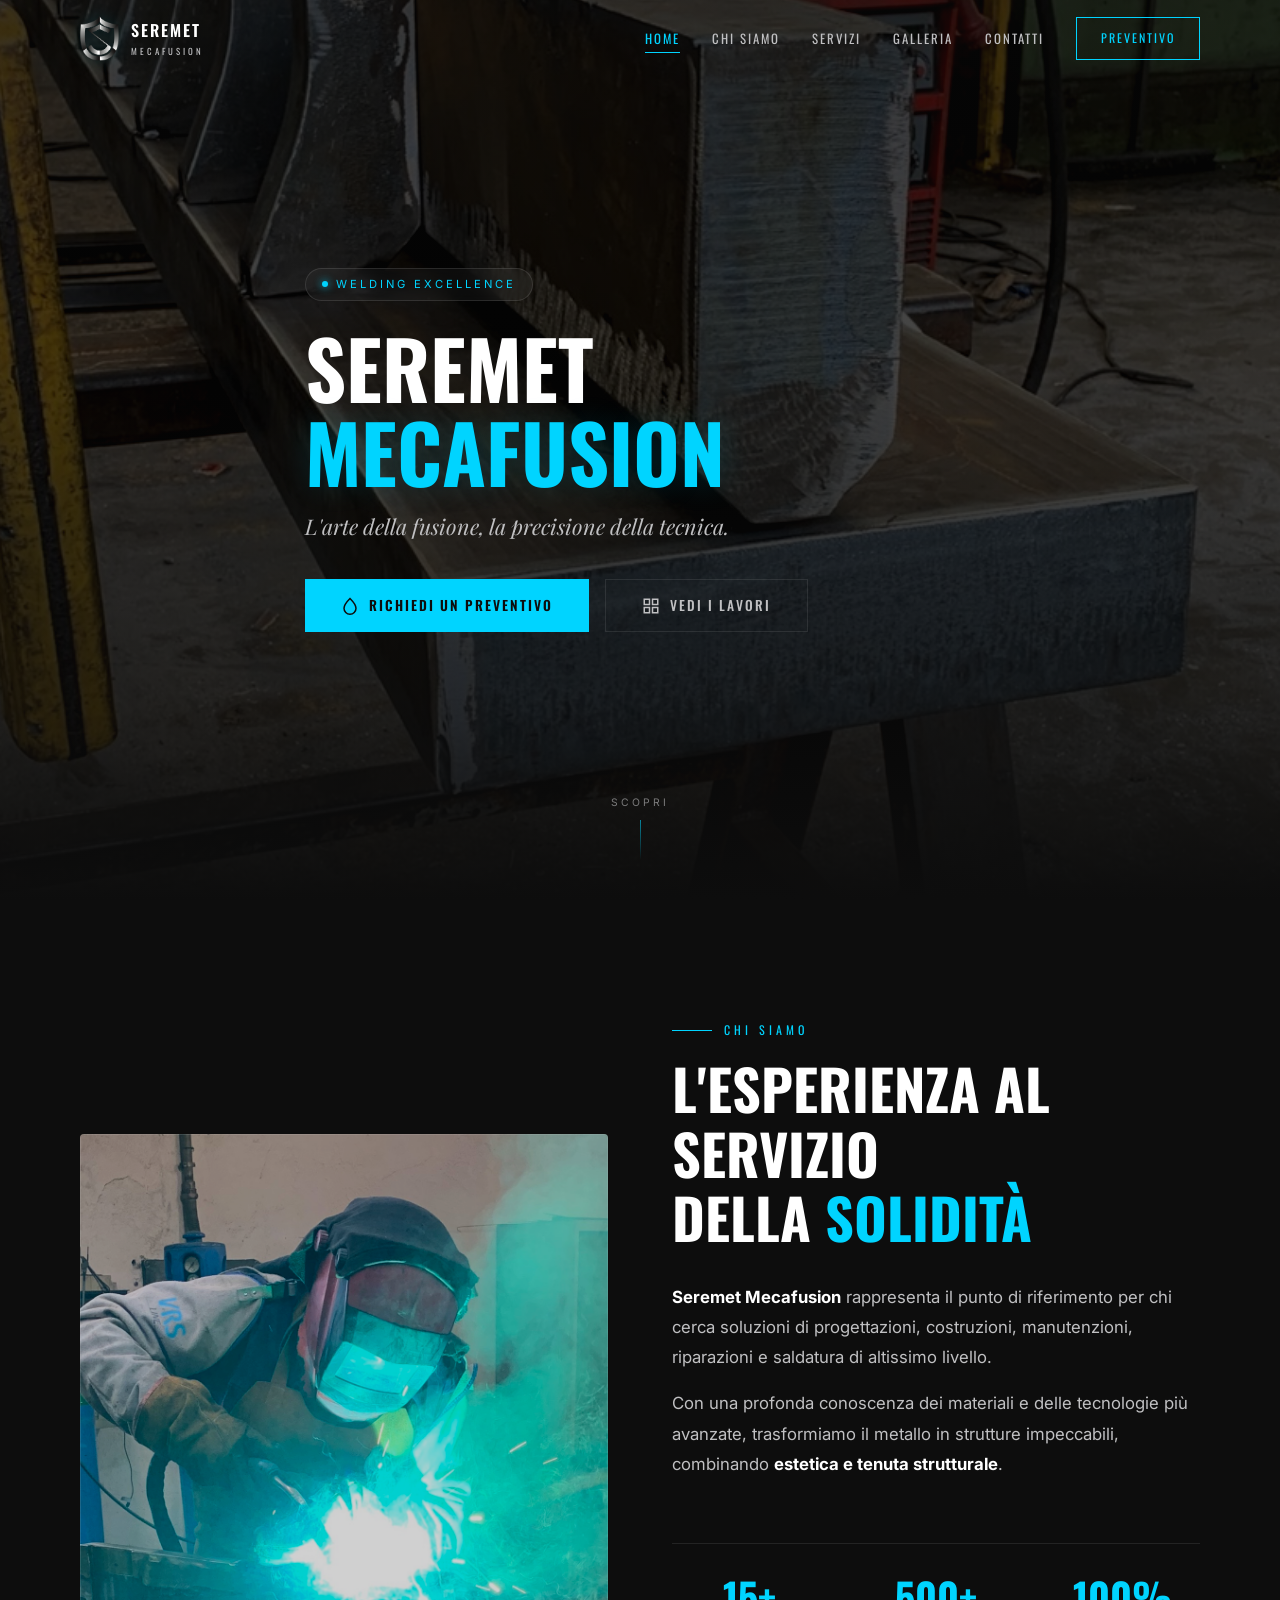
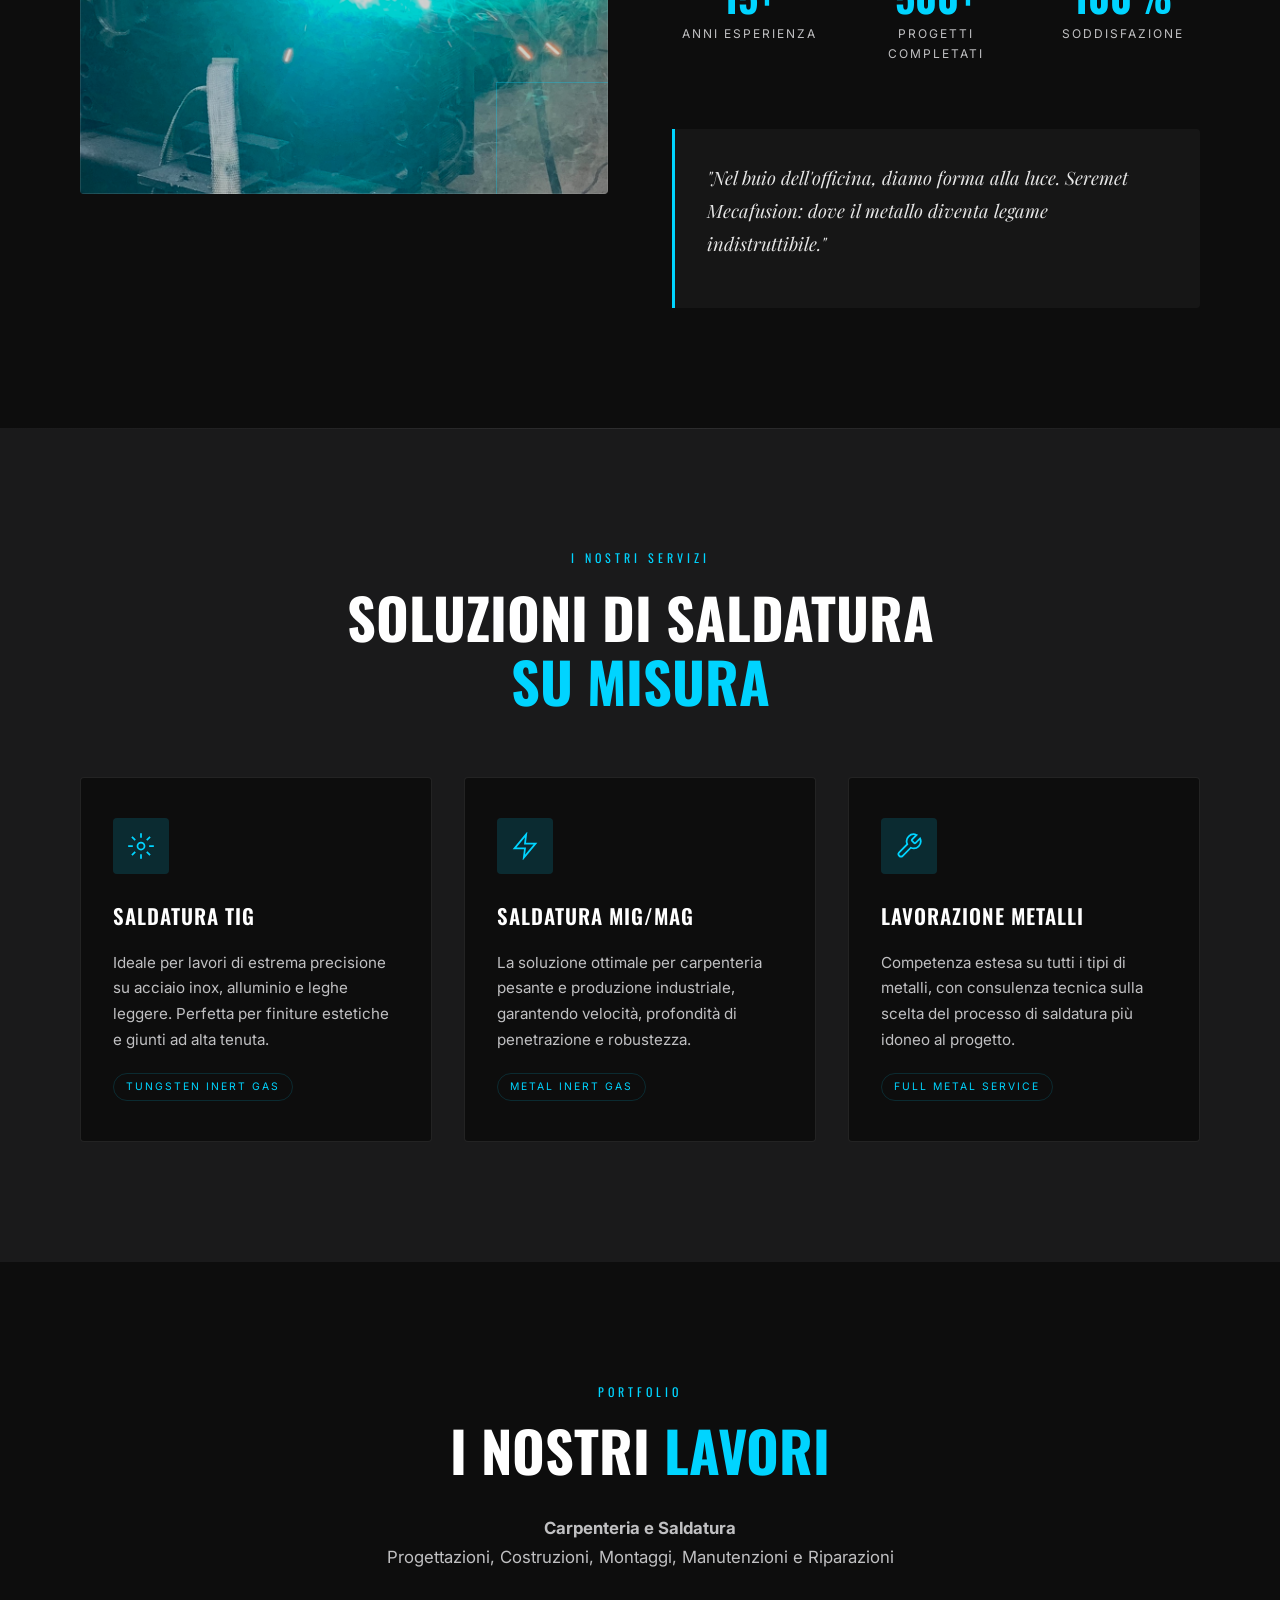
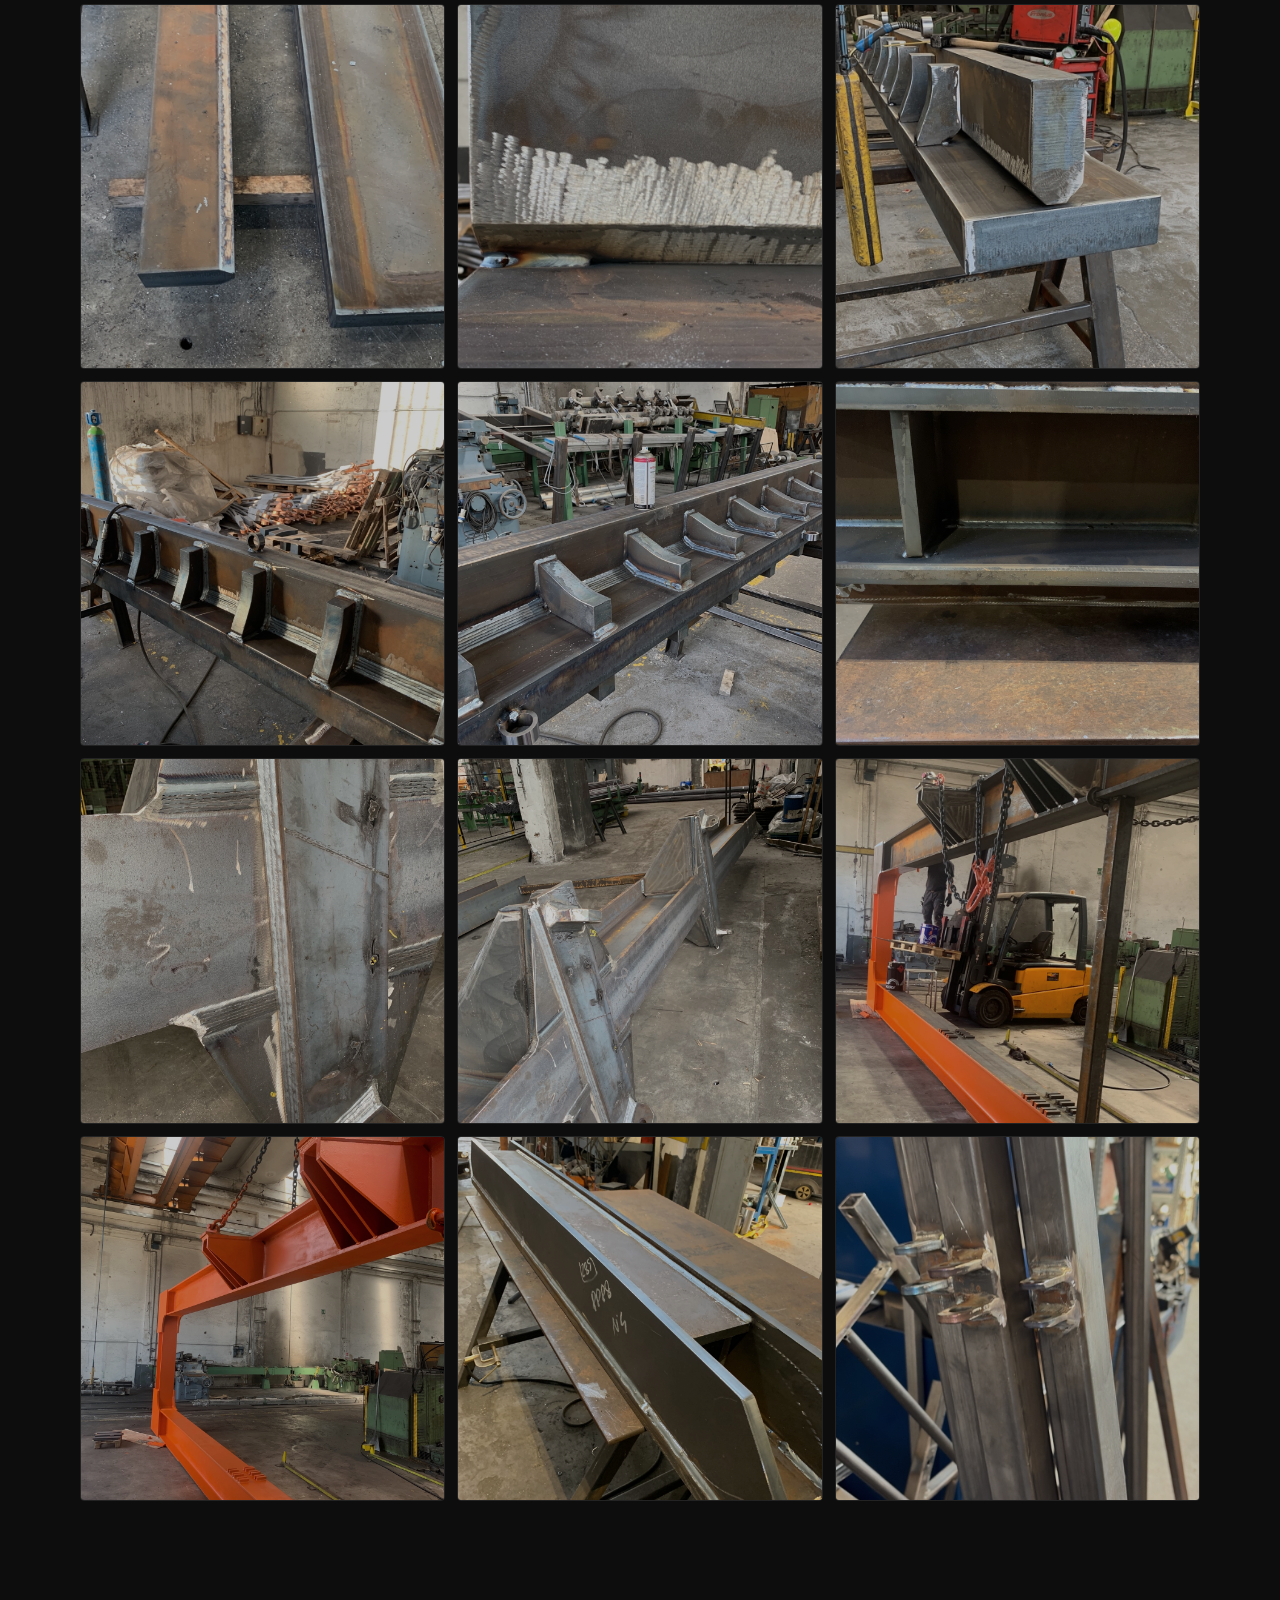
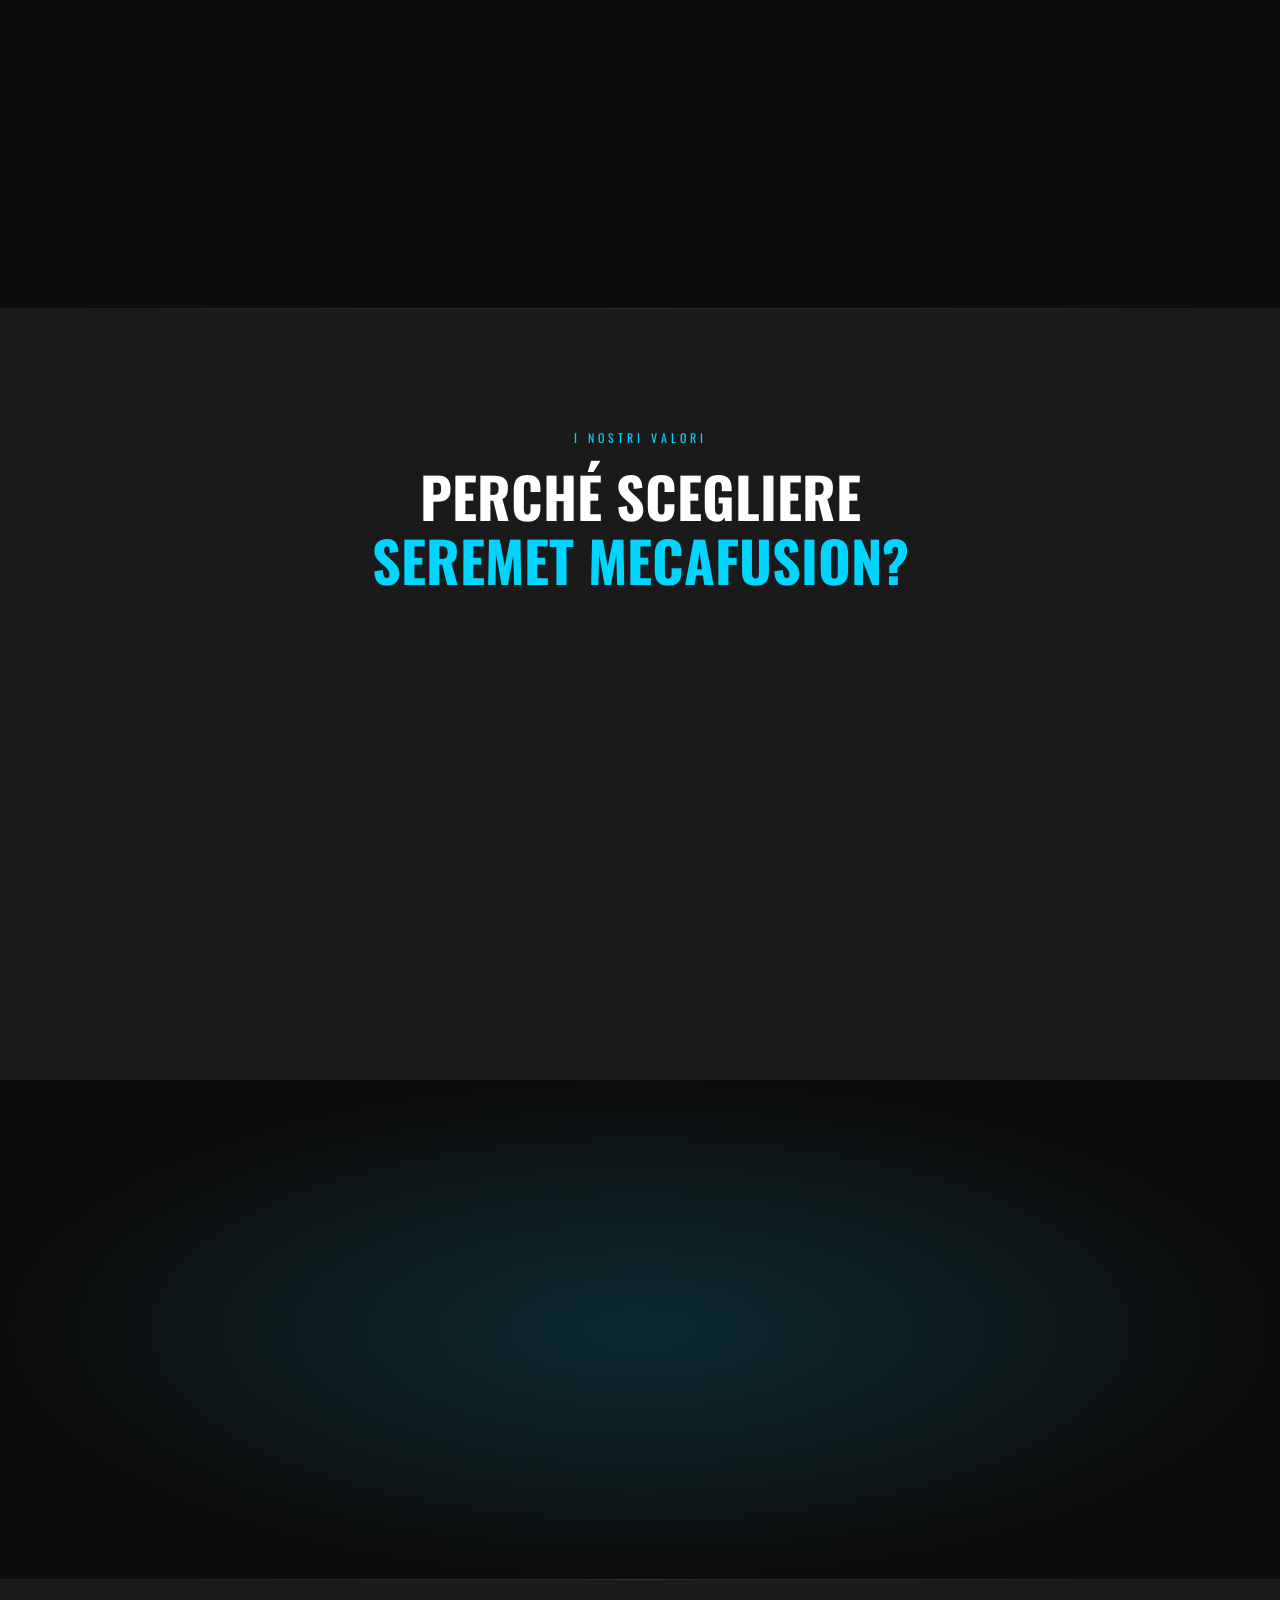
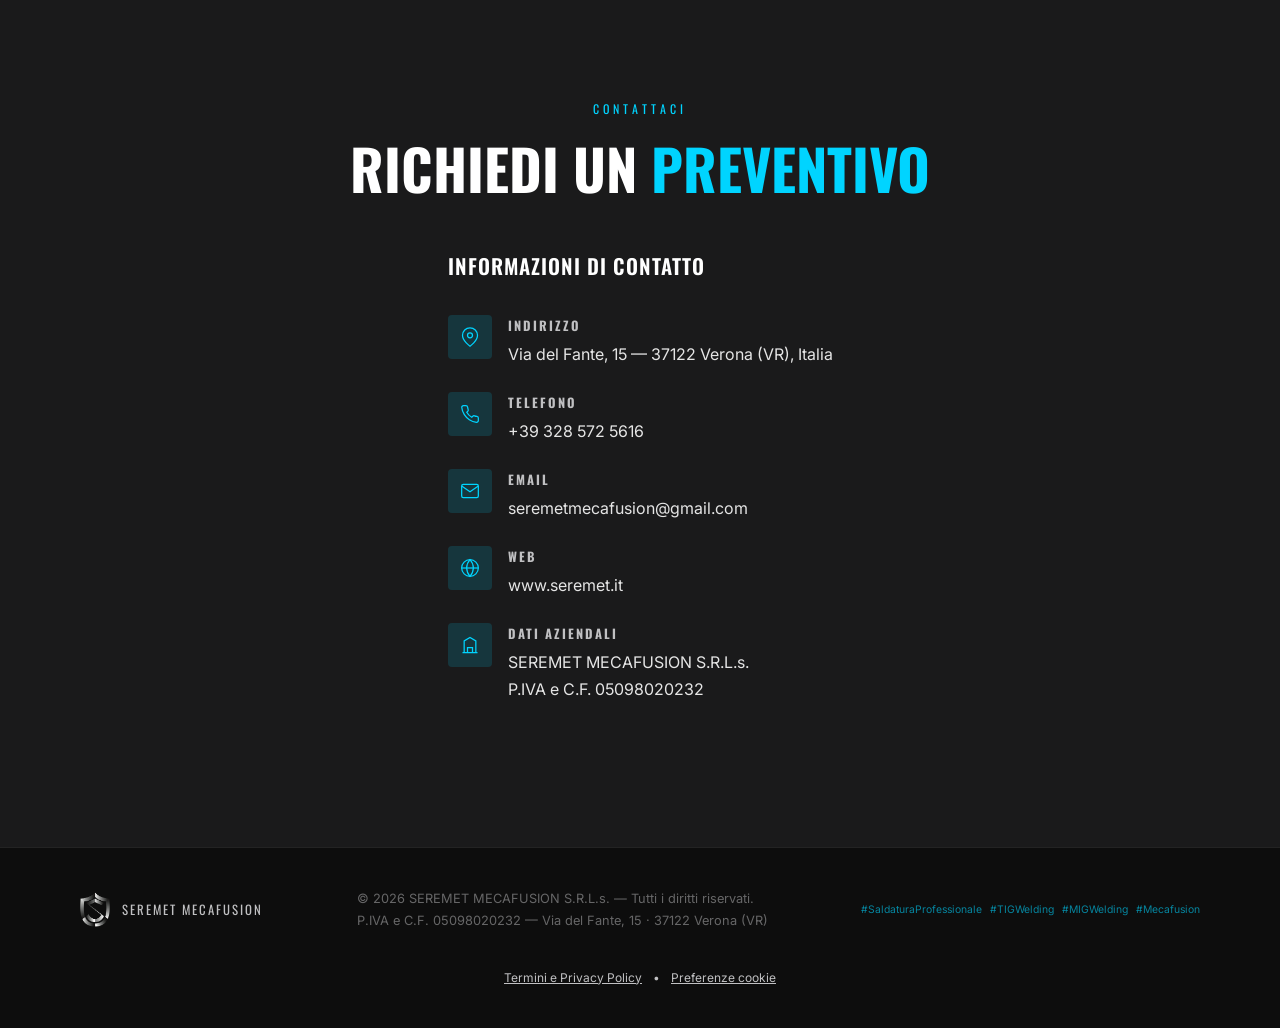
==== commit 3f954fd8: "Update all data" ====
--- a/index.html
+++ b/index.html
@@ -1,28 +1,36 @@
 <!DOCTYPE html>
 <html lang="it">
+
 <head>
   <meta charset="UTF-8">
   <meta name="viewport" content="width=device-width, initial-scale=1.0">
   <title>Seremet Mecafusion | Saldatura Professionale TIG/MIG di Adrian Seremet</title>
-  <meta name="description" content="Seremet Mecafusion offre servizi di saldatura d'eccellenza TIG e MIG. Adrian Seremet, esperto saldatore, garantisce precisione millimetrica e resistenza per ogni tipo di metallo.">
-  <meta name="keywords" content="Saldatura Professionale, Mecafusion, Adrian Seremet, TIG Welding, MIG Welding, Carpenteria Metallica, Saldatura Eccellente, Lavorazione Metalli, Inox, Alluminio">
+  <meta name="description"
+    content="Seremet Mecafusion offre servizi di saldatura d'eccellenza TIG e MIG. Adrian Seremet, esperto saldatore, garantisce precisione millimetrica e resistenza per ogni tipo di metallo.">
+  <meta name="keywords"
+    content="Saldatura Professionale, Mecafusion, Adrian Seremet, TIG Welding, MIG Welding, Carpenteria Metallica, Saldatura Eccellente, Lavorazione Metalli, Inox, Alluminio">
   <meta name="author" content="Adrian Seremet">
-  
+
   <!-- Open Graph -->
   <meta property="og:title" content="Seremet Mecafusion | Saldatura Professionale TIG/MIG">
-  <meta property="og:description" content="Servizi di saldatura d'eccellenza TIG e MIG. Precisione millimetrica e resistenza per ogni tipo di metallo.">
+  <meta property="og:description"
+    content="Servizi di saldatura d'eccellenza TIG e MIG. Precisione millimetrica e resistenza per ogni tipo di metallo.">
   <meta property="og:type" content="website">
   <meta property="og:url" content="https://www.seremetmecafusion.com">
-  
+
   <!-- Favicon -->
+  <link rel="icon" href="images/favicon/favicon.ico" sizes="any">
+  <link rel="icon" type="image/png" sizes="16x16" href="images/favicon/favicon-16x16.png">
+  <link rel="icon" type="image/png" sizes="32x32" href="images/favicon/favicon-32x32.png">
+  <link rel="icon" type="image/png" sizes="48x48" href="images/favicon/favicon-48x48.png">
   <link rel="apple-touch-icon" sizes="180x180" href="images/favicon/apple-touch-icon.png">
-  <link rel="icon" type="image/png" sizes="32x32" href="images/favicon/favicon-32x32.png">
-  <link rel="icon" type="image/png" sizes="16x16" href="images/favicon/favicon-16x16.png">
   <link rel="manifest" href="images/favicon/site.webmanifest">
-  
+  <meta name="theme-color" content="#0D0D0D">
+
   <!-- Styles -->
   <link rel="stylesheet" href="styles.css">
 </head>
+
 <body>
 
   <!-- ════════════════════════════════════════════════
@@ -51,7 +59,7 @@
           <span>Mecafusion</span>
         </div>
       </a>
-      
+
       <div class="nav-links" id="nav-links">
         <a href="#hero" class="active" data-section="hero">Home</a>
         <a href="#chi-siamo" data-section="chi-siamo">Chi Siamo</a>
@@ -60,7 +68,7 @@
         <a href="#contatti" data-section="contatti">Contatti</a>
         <a href="#contatti" class="nav-cta">Preventivo</a>
       </div>
-      
+
       <div class="nav-burger" id="nav-burger">
         <span></span>
         <span></span>
@@ -74,10 +82,11 @@
        ════════════════════════════════════════════════ -->
   <section id="hero">
     <div class="hero-bg" id="hero-bg">
-      <img src="images/gallery/hero_welder.png" alt="Saldatura professionale in officina">
+      <img src="images/gallery/3.jpg"
+        alt="Officina Seremet Mecafusion — carpenteria e saldatura di strutture in acciaio">
     </div>
     <div class="hero-overlay"></div>
-    
+
     <div class="container hero-content">
       <div class="hero-badge">Welding Excellence</div>
       <h1 class="hero-title">
@@ -89,7 +98,7 @@
         <a href="#contatti" class="btn-primary" id="cta-preventivo">
           <!-- Icona fiamma -->
           <svg viewBox="0 0 24 24" width="18" height="18" fill="none" stroke="currentColor" stroke-width="2">
-            <path d="M12 2C12 2 4 10 4 15a8 8 0 0016 0c0-5-8-13-8-13z"/>
+            <path d="M12 2C12 2 4 10 4 15a8 8 0 0016 0c0-5-8-13-8-13z" />
           </svg>
           Richiedi un Preventivo
         </a>
@@ -105,7 +114,7 @@
         </a>
       </div>
     </div>
-    
+
     <div class="hero-scroll">
       Scopri
       <span class="scroll-line"></span>
@@ -119,25 +128,25 @@
     <div class="container">
       <div class="about-grid">
         <div class="about-image reveal-left">
-          <img src="images/gallery/mig_carpenteria.png" alt="Adrian Seremet al lavoro - Saldatura MIG">
+          <img src="images/gallery/Hero_Adrian.jpg"
+            alt="Officina Seremet Mecafusion — carpenteria e saldatura di strutture in acciaio">
           <div class="image-accent"></div>
         </div>
-        
+
         <div class="about-text reveal-right">
           <div class="section-label">Chi Siamo</div>
           <h2 class="section-title">L'Esperienza al Servizio<br>della <span>Solidità</span></h2>
-          
+
           <p>
-            Fondata sulla maestria di <strong>Adrian Seremet</strong>, Seremet Mecafusion 
-            rappresenta il punto di riferimento per chi cerca soluzioni di saldatura di 
-            altissimo livello.
+            <strong>Seremet Mecafusion</strong> rappresenta il punto di riferimento per chi cerca soluzioni di
+            progettazioni, costruzioni, manutenzioni, riparazioni e saldatura di altissimo livello.
           </p>
           <p>
-            Con una profonda conoscenza dei materiali e delle tecnologie più avanzate, 
-            Adrian trasforma il metallo in strutture impeccabili, combinando 
+            Con una profonda conoscenza dei materiali e delle tecnologie più avanzate,
+            trasformiamo il metallo in strutture impeccabili, combinando
             <strong>estetica e tenuta strutturale</strong>.
           </p>
-          
+
           <div class="about-stats">
             <div class="stat-item reveal">
               <div class="stat-number" id="stat-years">15+</div>
@@ -152,9 +161,10 @@
               <div class="stat-label">Soddisfazione</div>
             </div>
           </div>
-          
+
           <div class="quote-block reveal">
-            <p>"Nel buio dell'officina, diamo forma alla luce. Seremet Mecafusion: dove il metallo diventa legame indistruttibile."</p>
+            <p>"Nel buio dell'officina, diamo forma alla luce. Seremet Mecafusion: dove il metallo diventa legame
+              indistruttibile."</p>
           </div>
         </div>
       </div>
@@ -170,49 +180,51 @@
         <div class="section-label">I Nostri Servizi</div>
         <h2 class="section-title">Soluzioni di Saldatura<br><span>Su Misura</span></h2>
       </div>
-      
+
       <div class="servizi-grid">
         <!-- TIG -->
         <div class="servizio-card reveal">
           <div class="servizio-icon">
             <svg viewBox="0 0 24 24">
-              <circle cx="12" cy="12" r="3"/>
-              <path d="M12 1v4M12 19v4M4.22 4.22l2.83 2.83M16.95 16.95l2.83 2.83M1 12h4M19 12h4M4.22 19.78l2.83-2.83M16.95 7.05l2.83-2.83"/>
+              <circle cx="12" cy="12" r="3" />
+              <path
+                d="M12 1v4M12 19v4M4.22 4.22l2.83 2.83M16.95 16.95l2.83 2.83M1 12h4M19 12h4M4.22 19.78l2.83-2.83M16.95 7.05l2.83-2.83" />
             </svg>
           </div>
           <h3>Saldatura TIG</h3>
           <p>
-            Ideale per lavori di estrema precisione su acciaio inox, alluminio e leghe leggere. 
+            Ideale per lavori di estrema precisione su acciaio inox, alluminio e leghe leggere.
             Perfetta per finiture estetiche e giunti ad alta tenuta.
           </p>
           <span class="servizio-tag">Tungsten Inert Gas</span>
         </div>
-        
+
         <!-- MIG -->
         <div class="servizio-card reveal">
           <div class="servizio-icon">
             <svg viewBox="0 0 24 24">
-              <path d="M13 2L3 14h9l-1 8 10-12h-9l1-8z"/>
+              <path d="M13 2L3 14h9l-1 8 10-12h-9l1-8z" />
             </svg>
           </div>
           <h3>Saldatura MIG/MAG</h3>
           <p>
-            La soluzione ottimale per carpenteria pesante e produzione industriale, 
+            La soluzione ottimale per carpenteria pesante e produzione industriale,
             garantendo velocità, profondità di penetrazione e robustezza.
           </p>
           <span class="servizio-tag">Metal Inert Gas</span>
         </div>
-        
+
         <!-- Lavorazione Metalli -->
         <div class="servizio-card reveal">
           <div class="servizio-icon">
             <svg viewBox="0 0 24 24">
-              <path d="M14.7 6.3a1 1 0 000 1.4l1.6 1.6a1 1 0 001.4 0l3.77-3.77a6 6 0 01-7.94 7.94l-6.91 6.91a2.12 2.12 0 01-3-3l6.91-6.91a6 6 0 017.94-7.94l-3.76 3.76z"/>
+              <path
+                d="M14.7 6.3a1 1 0 000 1.4l1.6 1.6a1 1 0 001.4 0l3.77-3.77a6 6 0 01-7.94 7.94l-6.91 6.91a2.12 2.12 0 01-3-3l6.91-6.91a6 6 0 017.94-7.94l-3.76 3.76z" />
             </svg>
           </div>
           <h3>Lavorazione Metalli</h3>
           <p>
-            Competenza estesa su tutti i tipi di metalli, con consulenza tecnica sulla 
+            Competenza estesa su tutti i tipi di metalli, con consulenza tecnica sulla
             scelta del processo di saldatura più idoneo al progetto.
           </p>
           <span class="servizio-tag">Full Metal Service</span>
@@ -230,122 +242,319 @@
         <div class="section-label">Portfolio</div>
         <h2 class="section-title">I Nostri <span>Lavori</span></h2>
         <p class="galleria-subtitle">
-          Ogni progetto racconta la nostra dedizione alla perfezione. 
-          Scopri la qualità dei nostri cordoni e la precisione delle nostre giunzioni.
+          <strong>Carpenteria e Saldatura</strong><br>
+          Progettazioni, Costruzioni, Montaggi, Manutenzioni e Riparazioni
         </p>
       </div>
-      
-      <!-- Filtri -->
-      <div class="gallery-filters" id="gallery-filters">
-        <button class="filter-btn active" data-filter="all">Tutti</button>
-        <button class="filter-btn" data-filter="tig">TIG</button>
-        <button class="filter-btn" data-filter="mig">MIG</button>
-        <button class="filter-btn" data-filter="carpenteria">Carpenteria</button>
-        <button class="filter-btn" data-filter="artistici">Artistici</button>
-      </div>
-      
+
       <!-- Griglia Galleria -->
       <div class="gallery-grid" id="gallery-grid">
-        
-        <div class="gallery-item reveal-scale stagger-1" data-category="tig" data-index="0">
-          <img src="images/gallery/tig_weld_pipe.png" alt="Saldatura TIG su tubo acciaio inox" loading="lazy">
-          <div class="gallery-overlay">
-            <div class="view-icon">
-              <svg viewBox="0 0 24 24"><path d="M15 3h6v6M9 21H3v-6M21 3l-7 7M3 21l7-7"/></svg>
-            </div>
-            <h4>Saldatura TIG Inox</h4>
-            <p>Cordone TIG su tubo in acciaio inossidabile con heat tint perfetto</p>
-          </div>
-        </div>
-        
-        <div class="gallery-item reveal-scale stagger-2" data-category="mig" data-index="1">
-          <img src="images/gallery/mig_carpenteria.png" alt="Saldatura MIG su carpenteria metallica pesante" loading="lazy">
-          <div class="gallery-overlay">
-            <div class="view-icon">
-              <svg viewBox="0 0 24 24"><path d="M15 3h6v6M9 21H3v-6M21 3l-7 7M3 21l7-7"/></svg>
-            </div>
-            <h4>Carpenteria MIG</h4>
-            <p>Saldatura MIG su struttura in acciaio — carpenteria pesante industriale</p>
-          </div>
-        </div>
-        
-        <div class="gallery-item reveal-scale stagger-3" data-category="tig" data-index="2">
-          <img src="images/gallery/inox_heat_tint.png" alt="Dettaglio cordone TIG con colori heat tint" loading="lazy">
-          <div class="gallery-overlay">
-            <div class="view-icon">
-              <svg viewBox="0 0 24 24"><path d="M15 3h6v6M9 21H3v-6M21 3l-7 7M3 21l7-7"/></svg>
-            </div>
-            <h4>Heat Tint Perfetto</h4>
-            <p>Macro dettaglio dei colori arcobaleno su cordone TIG — segno di perfezione</p>
-          </div>
-        </div>
-        
-        <div class="gallery-item reveal-scale stagger-4" data-category="tig" data-index="3">
-          <img src="images/gallery/aluminum_frame.png" alt="Telaio in alluminio saldato TIG" loading="lazy">
-          <div class="gallery-overlay">
-            <div class="view-icon">
-              <svg viewBox="0 0 24 24"><path d="M15 3h6v6M9 21H3v-6M21 3l-7 7M3 21l7-7"/></svg>
-            </div>
-            <h4>Telaio Alluminio</h4>
-            <p>Struttura in alluminio saldata TIG — precisione e leggerezza</p>
-          </div>
-        </div>
-        
-        <div class="gallery-item reveal-scale stagger-5" data-category="carpenteria" data-index="4">
-          <img src="images/gallery/metal_railing.png" alt="Ringhiera in metallo con giunti decorativi" loading="lazy">
-          <div class="gallery-overlay">
-            <div class="view-icon">
-              <svg viewBox="0 0 24 24"><path d="M15 3h6v6M9 21H3v-6M21 3l-7 7M3 21l7-7"/></svg>
-            </div>
-            <h4>Ringhiera Decorativa</h4>
-            <p>Ringhiera con elementi decorativi saldati — design architettonico</p>
-          </div>
-        </div>
-        
-        <div class="gallery-item reveal-scale stagger-6" data-category="tig" data-index="5">
-          <img src="images/gallery/pipe_welding.png" alt="Saldatura industriale su tubazioni" loading="lazy">
-          <div class="gallery-overlay">
-            <div class="view-icon">
-              <svg viewBox="0 0 24 24"><path d="M15 3h6v6M9 21H3v-6M21 3l-7 7M3 21l7-7"/></svg>
-            </div>
-            <h4>Tubazioni Industriali</h4>
-            <p>Saldatura orbitale su tubazioni in acciaio — settore industriale</p>
-          </div>
-        </div>
-        
-        <div class="gallery-item reveal-scale stagger-7" data-category="artistici" data-index="6">
-          <img src="images/gallery/steel_gate.png" alt="Cancello in ferro battuto artigianale" loading="lazy">
-          <div class="gallery-overlay">
-            <div class="view-icon">
-              <svg viewBox="0 0 24 24"><path d="M15 3h6v6M9 21H3v-6M21 3l-7 7M3 21l7-7"/></svg>
-            </div>
-            <h4>Cancello Artistico</h4>
-            <p>Cancello in ferro battuto con lavorazione artistica artigianale</p>
-          </div>
-        </div>
-        
-        <div class="gallery-item reveal-scale stagger-8" data-category="artistici" data-index="7">
-          <img src="images/gallery/custom_exhaust.png" alt="Collettore di scarico custom in acciaio" loading="lazy">
-          <div class="gallery-overlay">
-            <div class="view-icon">
-              <svg viewBox="0 0 24 24"><path d="M15 3h6v6M9 21H3v-6M21 3l-7 7M3 21l7-7"/></svg>
-            </div>
-            <h4>Collettore Custom</h4>
-            <p>Collettore di scarico artigianale — saldatura TIG su acciaio inox</p>
-          </div>
-        </div>
-        
-        <div class="gallery-item reveal-scale stagger-9" data-category="tig" data-index="8">
-          <img src="images/gallery/hero_welder.png" alt="Adrian Seremet al lavoro nell'officina" loading="lazy">
-          <div class="gallery-overlay">
-            <div class="view-icon">
-              <svg viewBox="0 0 24 24"><path d="M15 3h6v6M9 21H3v-6M21 3l-7 7M3 21l7-7"/></svg>
-            </div>
-            <h4>L'Artigiano</h4>
-            <p>Adrian Seremet al lavoro — passione e maestria in ogni scintilla</p>
-          </div>
-        </div>
-        
+
+        <div class="gallery-item reveal-scale stagger-1">
+          <img src="images/gallery/1.jpg" alt="Profili di preparazione retangolari in acciaio preparati per la carpenteria" loading="lazy">
+          <div class="gallery-overlay">
+            <div class="view-icon"><svg viewBox="0 0 24 24">
+                <path d="M15 3h6v6M9 21H3v-6M21 3l-7 7M3 21l7-7" />
+              </svg></div>
+            <h4>Profili di preparazione</h4>
+            <p>Profili di preparazione retangolari in acciaio preparati per la carpenteria</p>
+          </div>
+        </div>
+
+        <div class="gallery-item reveal-scale stagger-2">
+          <img src="images/gallery/2.jpg" alt="Ricarica e riporto di materiale su blocco in acciaio" loading="lazy">
+          <div class="gallery-overlay">
+            <div class="view-icon"><svg viewBox="0 0 24 24">
+                <path d="M15 3h6v6M9 21H3v-6M21 3l-7 7M3 21l7-7" />
+              </svg></div>
+            <h4>Riporto di saldatura</h4>
+            <p>Ricarica e riporto di materiale su blocco in acciaio</p>
+          </div>
+        </div>
+
+        <div class="gallery-item reveal-scale stagger-3">
+          <img src="images/gallery/3.jpg" alt="Trave in acciaio con mensole saldate su misura" loading="lazy">
+          <div class="gallery-overlay">
+            <div class="view-icon"><svg viewBox="0 0 24 24">
+                <path d="M15 3h6v6M9 21H3v-6M21 3l-7 7M3 21l7-7" />
+              </svg></div>
+            <h4>Struttura con mensole</h4>
+            <p>Trave in acciaio con mensole saldate su misura</p>
+          </div>
+        </div>
+
+        <div class="gallery-item reveal-scale stagger-4">
+          <img src="images/gallery/4.jpg" alt="Trave portante con supporti saldati in serie" loading="lazy">
+          <div class="gallery-overlay">
+            <div class="view-icon"><svg viewBox="0 0 24 24">
+                <path d="M15 3h6v6M9 21H3v-6M21 3l-7 7M3 21l7-7" />
+              </svg></div>
+            <h4>Carpenteria pesante</h4>
+            <p>Trave portante con supporti saldati in serie</p>
+          </div>
+        </div>
+
+        <div class="gallery-item reveal-scale stagger-5">
+          <img src="images/gallery/5.jpg" alt="Trave a U con mensole di appoggio saldate" loading="lazy">
+          <div class="gallery-overlay">
+            <div class="view-icon"><svg viewBox="0 0 24 24">
+                <path d="M15 3h6v6M9 21H3v-6M21 3l-7 7M3 21l7-7" />
+              </svg></div>
+            <h4>Trave composta</h4>
+            <p>Trave a U con mensole di appoggio saldate</p>
+          </div>
+        </div>
+
+        <div class="gallery-item reveal-scale stagger-6">
+          <img src="images/gallery/6.jpg" alt="Struttura in lamiera piegata e saldata su disegno" loading="lazy">
+          <div class="gallery-overlay">
+            <div class="view-icon"><svg viewBox="0 0 24 24">
+                <path d="M15 3h6v6M9 21H3v-6M21 3l-7 7M3 21l7-7" />
+              </svg></div>
+            <h4>Struttura in lamiera</h4>
+            <p>Struttura in lamiera piegata e saldata su disegno</p>
+          </div>
+        </div>
+
+        <div class="gallery-item reveal-scale stagger-7">
+          <img src="images/gallery/7.jpg" alt="Nodo di carpenteria saldato a piena penetrazione" loading="lazy">
+          <div class="gallery-overlay">
+            <div class="view-icon"><svg viewBox="0 0 24 24">
+                <path d="M15 3h6v6M9 21H3v-6M21 3l-7 7M3 21l7-7" />
+              </svg></div>
+            <h4>Nodo strutturale</h4>
+            <p>Nodo di carpenteria saldato a piena penetrazione</p>
+          </div>
+        </div>
+
+        <div class="gallery-item reveal-scale stagger-8">
+          <img src="images/gallery/8.jpg" alt="Struttura reticolare in acciaio assemblata in officina" loading="lazy">
+          <div class="gallery-overlay">
+            <div class="view-icon"><svg viewBox="0 0 24 24">
+                <path d="M15 3h6v6M9 21H3v-6M21 3l-7 7M3 21l7-7" />
+              </svg></div>
+            <h4>Struttura reticolare</h4>
+            <p>Struttura reticolare in acciaio assemblata in officina</p>
+          </div>
+        </div>
+
+        <div class="gallery-item reveal-scale stagger-9">
+          <img src="images/gallery/9.jpg" alt="Portale verniciato per movimentazione carichi" loading="lazy">
+          <div class="gallery-overlay">
+            <div class="view-icon"><svg viewBox="0 0 24 24">
+                <path d="M15 3h6v6M9 21H3v-6M21 3l-7 7M3 21l7-7" />
+              </svg></div>
+            <h4>Portale in acciaio</h4>
+            <p>Portale verniciato per movimentazione carichi</p>
+          </div>
+        </div>
+
+        <div class="gallery-item reveal-scale stagger-1">
+          <img src="images/gallery/10.jpg" alt="Struttura a portale durante il montaggio" loading="lazy">
+          <div class="gallery-overlay">
+            <div class="view-icon"><svg viewBox="0 0 24 24">
+                <path d="M15 3h6v6M9 21H3v-6M21 3l-7 7M3 21l7-7" />
+              </svg></div>
+            <h4>Sollevamento portale</h4>
+            <p>Struttura a portale durante il montaggio</p>
+          </div>
+        </div>
+
+        <div class="gallery-item reveal-scale stagger-2">
+          <img src="images/gallery/11.jpg" alt="Trave composta saldata e rifinita" loading="lazy">
+          <div class="gallery-overlay">
+            <div class="view-icon"><svg viewBox="0 0 24 24">
+                <path d="M15 3h6v6M9 21H3v-6M21 3l-7 7M3 21l7-7" />
+              </svg></div>
+            <h4>Trave su misura</h4>
+            <p>Trave composta saldata e rifinita</p>
+          </div>
+        </div>
+
+        <div class="gallery-item reveal-scale stagger-3">
+          <img src="images/gallery/12.jpg" alt="Telai tubolari in inox assemblati e saldati" loading="lazy">
+          <div class="gallery-overlay">
+            <div class="view-icon"><svg viewBox="0 0 24 24">
+                <path d="M15 3h6v6M9 21H3v-6M21 3l-7 7M3 21l7-7" />
+              </svg></div>
+            <h4>Telai in acciaio inox</h4>
+            <p>Telai tubolari in inox assemblati e saldati</p>
+          </div>
+        </div>
+
+        <div class="gallery-item reveal-scale stagger-4">
+          <img src="images/gallery/13.jpg" alt="Cancelli e recinzione in acciaio — installazione completata"
+            loading="lazy">
+          <div class="gallery-overlay">
+            <div class="view-icon"><svg viewBox="0 0 24 24">
+                <path d="M15 3h6v6M9 21H3v-6M21 3l-7 7M3 21l7-7" />
+              </svg></div>
+            <h4>Cancelli e recinzione</h4>
+            <p>Cancelli e recinzione in acciaio — installazione completata</p>
+          </div>
+        </div>
+
+        <div class="gallery-item reveal-scale stagger-5">
+          <img src="images/gallery/14.jpg" alt="Cordone TIG su elemento cilindrico di grande diametro" loading="lazy">
+          <div class="gallery-overlay">
+            <div class="view-icon"><svg viewBox="0 0 24 24">
+                <path d="M15 3h6v6M9 21H3v-6M21 3l-7 7M3 21l7-7" />
+              </svg></div>
+            <h4>Saldatura TIG di precisione</h4>
+            <p>Cordone TIG su elemento cilindrico di grande diametro</p>
+          </div>
+        </div>
+
+        <div class="gallery-item reveal-scale stagger-6">
+          <img src="images/gallery/15.jpg" alt="Saldatura circonferenziale su tubazione di grande diametro"
+            loading="lazy">
+          <div class="gallery-overlay">
+            <div class="view-icon"><svg viewBox="0 0 24 24">
+                <path d="M15 3h6v6M9 21H3v-6M21 3l-7 7M3 21l7-7" />
+              </svg></div>
+            <h4>Saldatura orbitale</h4>
+            <p>Saldatura circonferenziale su tubazione di grande diametro</p>
+          </div>
+        </div>
+
+        <div class="gallery-item reveal-scale stagger-7">
+          <img src="images/gallery/16.jpg" alt="Cordone su flangia con colorazione di rinvenimento controllata"
+            loading="lazy">
+          <div class="gallery-overlay">
+            <div class="view-icon"><svg viewBox="0 0 24 24">
+                <path d="M15 3h6v6M9 21H3v-6M21 3l-7 7M3 21l7-7" />
+              </svg></div>
+            <h4>Flangia con heat tint</h4>
+            <p>Cordone su flangia con colorazione di rinvenimento controllata</p>
+          </div>
+        </div>
+
+        <div class="gallery-item reveal-scale stagger-8">
+          <img src="images/gallery/17.jpg" alt="Dettaglio del cordone di saldatura su flangia" loading="lazy">
+          <div class="gallery-overlay">
+            <div class="view-icon"><svg viewBox="0 0 24 24">
+                <path d="M15 3h6v6M9 21H3v-6M21 3l-7 7M3 21l7-7" />
+              </svg></div>
+            <h4>Dettaglio cordone</h4>
+            <p>Dettaglio del cordone di saldatura su flangia</p>
+          </div>
+        </div>
+
+        <div class="gallery-item reveal-scale stagger-9">
+          <img src="images/gallery/18.jpg" alt="Flangia saldata su mozzo tornito — heat tint uniforme" loading="lazy">
+          <div class="gallery-overlay">
+            <div class="view-icon"><svg viewBox="0 0 24 24">
+                <path d="M15 3h6v6M9 21H3v-6M21 3l-7 7M3 21l7-7" />
+              </svg></div>
+            <h4>Flangia su mozzo</h4>
+            <p>Flangia saldata su mozzo tornito — heat tint uniforme</p>
+          </div>
+        </div>
+
+        <div class="gallery-item reveal-scale stagger-1">
+          <img src="images/gallery/19.jpg" alt="Tronchetti in acciaio con flange saldate a piena penetrazione"
+            loading="lazy">
+          <div class="gallery-overlay">
+            <div class="view-icon"><svg viewBox="0 0 24 24">
+                <path d="M15 3h6v6M9 21H3v-6M21 3l-7 7M3 21l7-7" />
+              </svg></div>
+            <h4>Tronchetti flangiati</h4>
+            <p>Tronchetti in acciaio con flange saldate a piena penetrazione</p>
+          </div>
+        </div>
+
+        <div class="gallery-item reveal-scale stagger-2">
+          <img src="images/gallery/20.jpg" alt="Componente cilindrico saldato su posizionatore rotante" loading="lazy">
+          <div class="gallery-overlay">
+            <div class="view-icon"><svg viewBox="0 0 24 24">
+                <path d="M15 3h6v6M9 21H3v-6M21 3l-7 7M3 21l7-7" />
+              </svg></div>
+            <h4>Assemblaggio su posizionatore</h4>
+            <p>Componente cilindrico saldato su posizionatore rotante</p>
+          </div>
+        </div>
+
+        <div class="gallery-item reveal-scale stagger-3">
+          <img src="images/gallery/21.jpg" alt="Componente montato su posizionatore per saldatura continua"
+            loading="lazy">
+          <div class="gallery-overlay">
+            <div class="view-icon"><svg viewBox="0 0 24 24">
+                <path d="M15 3h6v6M9 21H3v-6M21 3l-7 7M3 21l7-7" />
+              </svg></div>
+            <h4>Saldatura in rotazione</h4>
+            <p>Componente montato su posizionatore per saldatura continua</p>
+          </div>
+        </div>
+
+        <div class="gallery-item reveal-scale stagger-4">
+          <img src="images/gallery/22.jpg" alt="Scala a sbalzo in acciaio verniciato — installazione esterna"
+            loading="lazy">
+          <div class="gallery-overlay">
+            <div class="view-icon"><svg viewBox="0 0 24 24">
+                <path d="M15 3h6v6M9 21H3v-6M21 3l-7 7M3 21l7-7" />
+              </svg></div>
+            <h4>Scala in acciaio</h4>
+            <p>Scala a sbalzo in acciaio verniciato — installazione esterna</p>
+          </div>
+        </div>
+
+        <div class="gallery-item reveal-scale stagger-5">
+          <img src="images/gallery/23.jpg" alt="Scala in acciaio con parapetto realizzata su misura" loading="lazy">
+          <div class="gallery-overlay">
+            <div class="view-icon"><svg viewBox="0 0 24 24">
+                <path d="M15 3h6v6M9 21H3v-6M21 3l-7 7M3 21l7-7" />
+              </svg></div>
+            <h4>Scala con parapetto</h4>
+            <p>Scala in acciaio con parapetto realizzata su misura</p>
+          </div>
+        </div>
+
+        <div class="gallery-item reveal-scale stagger-6">
+          <img src="images/gallery/24.jpg" alt="Supporto flangiato lavorato e imbullonato su albero" loading="lazy">
+          <div class="gallery-overlay">
+            <div class="view-icon"><svg viewBox="0 0 24 24">
+                <path d="M15 3h6v6M9 21H3v-6M21 3l-7 7M3 21l7-7" />
+              </svg></div>
+            <h4>Supporto flangiato</h4>
+            <p>Supporto lavorato e imbullonato su albero in acciaio</p>
+          </div>
+        </div>
+
+        <div class="gallery-item reveal-scale stagger-7">
+          <img src="images/gallery/25.jpg" alt="Saldatura su alluminio di grande sezione tra piastra e barra"
+            loading="lazy">
+          <div class="gallery-overlay">
+            <div class="view-icon"><svg viewBox="0 0 24 24">
+                <path d="M15 3h6v6M9 21H3v-6M21 3l-7 7M3 21l7-7" />
+              </svg></div>
+            <h4>Alluminio di grande sezione</h4>
+            <p>Giunzione saldata su alluminio tra piastra e barra piena</p>
+          </div>
+        </div>
+
+        <div class="gallery-item reveal-scale stagger-8">
+          <img src="images/gallery/26.jpg" alt="Saldatura di giunzione su albero in acciaio di grande diametro"
+            loading="lazy">
+          <div class="gallery-overlay">
+            <div class="view-icon"><svg viewBox="0 0 24 24">
+                <path d="M15 3h6v6M9 21H3v-6M21 3l-7 7M3 21l7-7" />
+              </svg></div>
+            <h4>Giunzione su albero</h4>
+            <p>Saldatura di collegamento tra due tratti di albero di grande diametro</p>
+          </div>
+        </div>
+
+        <div class="gallery-item reveal-scale stagger-9">
+          <img src="images/gallery/27.jpg" alt="Saldatura di componente su giunto rotante in officina" loading="lazy">
+          <div class="gallery-overlay">
+            <div class="view-icon"><svg viewBox="0 0 24 24">
+                <path d="M15 3h6v6M9 21H3v-6M21 3l-7 7M3 21l7-7" />
+              </svg></div>
+            <h4>Componente su giunto rotante</h4>
+            <p>Saldatura di attacco su albero con giunto rotante</p>
+          </div>
+        </div>
+
       </div>
     </div>
   </section>
@@ -359,52 +568,53 @@
         <div class="section-label">I Nostri Valori</div>
         <h2 class="section-title">Perché Scegliere<br><span>Seremet Mecafusion?</span></h2>
       </div>
-      
+
       <div class="perche-grid">
         <div class="perche-item reveal">
           <div class="perche-icon">
             <!-- Crosshair/precision -->
             <svg viewBox="0 0 24 24">
-              <circle cx="12" cy="12" r="10"/>
-              <line x1="22" y1="12" x2="18" y2="12"/>
-              <line x1="6" y1="12" x2="2" y2="12"/>
-              <line x1="12" y1="6" x2="12" y2="2"/>
-              <line x1="12" y1="22" x2="12" y2="18"/>
+              <circle cx="12" cy="12" r="10" />
+              <line x1="22" y1="12" x2="18" y2="12" />
+              <line x1="6" y1="12" x2="2" y2="12" />
+              <line x1="12" y1="6" x2="12" y2="2" />
+              <line x1="12" y1="22" x2="12" y2="18" />
             </svg>
           </div>
-          <h3>Precisione Chirurgica</h3>
+          <h3>Precisione</h3>
           <p>Ogni cordone di saldatura è eseguito per garantire la massima pulizia e resistenza.</p>
         </div>
-        
+
         <div class="perche-item reveal">
           <div class="perche-icon">
             <!-- Layers/versatility -->
             <svg viewBox="0 0 24 24">
-              <polygon points="12 2 2 7 12 12 22 7 12 2"/>
-              <polyline points="2 17 12 22 22 17"/>
-              <polyline points="2 12 12 17 22 12"/>
+              <polygon points="12 2 2 7 12 12 22 7 12 2" />
+              <polyline points="2 17 12 22 22 17" />
+              <polyline points="2 12 12 17 22 12" />
             </svg>
           </div>
           <h3>Versatilità</h3>
           <p>Capacità di operare su diverse tipologie di spessori e materiali con eccellenza.</p>
         </div>
-        
+
         <div class="perche-item reveal">
           <div class="perche-icon">
             <!-- Shield/reliability -->
             <svg viewBox="0 0 24 24">
-              <path d="M12 22s8-4 8-10V5l-8-3-8 3v7c0 6 8 10 8 10z"/>
+              <path d="M12 22s8-4 8-10V5l-8-3-8 3v7c0 6 8 10 8 10z" />
             </svg>
           </div>
           <h3>Affidabilità</h3>
           <p>Rispetto rigoroso dei tempi di consegna e degli standard di sicurezza.</p>
         </div>
-        
+
         <div class="perche-item reveal">
           <div class="perche-icon">
             <!-- Heart/passion -->
             <svg viewBox="0 0 24 24">
-              <path d="M20.84 4.61a5.5 5.5 0 00-7.78 0L12 5.67l-1.06-1.06a5.5 5.5 0 00-7.78 7.78l1.06 1.06L12 21.23l7.78-7.78 1.06-1.06a5.5 5.5 0 000-7.78z"/>
+              <path
+                d="M20.84 4.61a5.5 5.5 0 00-7.78 0L12 5.67l-1.06-1.06a5.5 5.5 0 00-7.78 7.78l1.06 1.06L12 21.23l7.78-7.78 1.06-1.06a5.5 5.5 0 000-7.78z" />
             </svg>
           </div>
           <h3>Passione Artigiana</h3>
@@ -423,7 +633,7 @@
       <p class="reveal">Richiedi una consulenza gratuita per il tuo prossimo progetto.</p>
       <a href="#contatti" class="btn-primary reveal" id="cta-banner-btn">
         <svg viewBox="0 0 24 24" width="18" height="18" fill="none" stroke="currentColor" stroke-width="2">
-          <path d="M12 2C12 2 4 10 4 15a8 8 0 0016 0c0-5-8-13-8-13z"/>
+          <path d="M12 2C12 2 4 10 4 15a8 8 0 0016 0c0-5-8-13-8-13z" />
         </svg>
         Preventivo Gratuito
       </a>
@@ -439,55 +649,81 @@
         <div class="section-label" style="justify-content:center;">Contattaci</div>
         <h2 class="section-title" style="text-align:center;">Richiedi un <span>Preventivo</span></h2>
       </div>
-      
+
       <div class="contatti-grid">
         <div class="contatti-info reveal-left">
           <h3>Informazioni di Contatto</h3>
-          
+
           <div class="contatti-detail">
             <div class="detail-icon">
-              <svg viewBox="0 0 24 24"><path d="M21 10c0 7-9 13-9 13s-9-6-9-13a9 9 0 0118 0z"/><circle cx="12" cy="10" r="3"/></svg>
+              <svg viewBox="0 0 24 24">
+                <path d="M21 10c0 7-9 13-9 13s-9-6-9-13a9 9 0 0118 0z" />
+                <circle cx="12" cy="10" r="3" />
+              </svg>
             </div>
             <div class="detail-text">
               <h4>Indirizzo</h4>
-              <p>Sede Officina — Italia</p>
-            </div>
-          </div>
-          
+              <p><a href="https://www.google.com/maps/search/?api=1&amp;query=Via%20del%20Fante%2015%2C%2037122%20Verona%20VR" target="_blank" rel="noopener">Via del Fante, 15 &mdash; 37122 Verona (VR), Italia</a></p>
+            </div>
+          </div>
+
           <div class="contatti-detail">
             <div class="detail-icon">
-              <svg viewBox="0 0 24 24"><path d="M22 16.92v3a2 2 0 01-2.18 2 19.79 19.79 0 01-8.63-3.07 19.5 19.5 0 01-6-6 19.79 19.79 0 01-3.07-8.67A2 2 0 014.11 2h3a2 2 0 012 1.72 12.84 12.84 0 00.7 2.81 2 2 0 01-.45 2.11L8.09 9.91a16 16 0 006 6l1.27-1.27a2 2 0 012.11-.45 12.84 12.84 0 002.81.7A2 2 0 0122 16.92z"/></svg>
+              <svg viewBox="0 0 24 24">
+                <path
+                  d="M22 16.92v3a2 2 0 01-2.18 2 19.79 19.79 0 01-8.63-3.07 19.5 19.5 0 01-6-6 19.79 19.79 0 01-3.07-8.67A2 2 0 014.11 2h3a2 2 0 012 1.72 12.84 12.84 0 00.7 2.81 2 2 0 01-.45 2.11L8.09 9.91a16 16 0 006 6l1.27-1.27a2 2 0 012.11-.45 12.84 12.84 0 002.81.7A2 2 0 0122 16.92z" />
+              </svg>
             </div>
             <div class="detail-text">
               <h4>Telefono</h4>
-              <p>+39 XXX XXX XXXX</p>
-            </div>
-          </div>
-          
+              <p><a href="tel:+393285725616">+39 328 572 5616</a></p>
+            </div>
+          </div>
+
           <div class="contatti-detail">
             <div class="detail-icon">
-              <svg viewBox="0 0 24 24"><path d="M4 4h16c1.1 0 2 .9 2 2v12c0 1.1-.9 2-2 2H4c-1.1 0-2-.9-2-2V6c0-1.1.9-2 2-2z"/><polyline points="22,6 12,13 2,6"/></svg>
+              <svg viewBox="0 0 24 24">
+                <path d="M4 4h16c1.1 0 2 .9 2 2v12c0 1.1-.9 2-2 2H4c-1.1 0-2-.9-2-2V6c0-1.1.9-2 2-2z" />
+                <polyline points="22,6 12,13 2,6" />
+              </svg>
             </div>
             <div class="detail-text">
               <h4>Email</h4>
-              <p>info@seremetmecafusion.com</p>
-            </div>
-          </div>
-          
+              <p><a href="mailto:seremetmecafusion@gmail.com">seremetmecafusion@gmail.com</a></p>
+            </div>
+          </div>
+
           <div class="contatti-detail">
             <div class="detail-icon">
-              <svg viewBox="0 0 24 24"><circle cx="12" cy="12" r="10"/><line x1="2" y1="12" x2="22" y2="12"/><path d="M12 2a15.3 15.3 0 014 10 15.3 15.3 0 01-4 10 15.3 15.3 0 01-4-10 15.3 15.3 0 014-10z"/></svg>
+              <svg viewBox="0 0 24 24">
+                <circle cx="12" cy="12" r="10" />
+                <line x1="2" y1="12" x2="22" y2="12" />
+                <path d="M12 2a15.3 15.3 0 014 10 15.3 15.3 0 01-4 10 15.3 15.3 0 01-4-10 15.3 15.3 0 014-10z" />
+              </svg>
             </div>
             <div class="detail-text">
               <h4>Web</h4>
-              <p>www.seremetmecafusion.com</p>
-            </div>
-          </div>
-        </div>
-        
+              <p><a href="https://www.seremet.it" target="_blank" rel="noopener">www.seremet.it</a></p>
+            </div>
+          </div>
+
+          <div class="contatti-detail">
+            <div class="detail-icon">
+              <svg viewBox="0 0 24 24">
+                <path d="M3 21h18M5 21V7l7-4 7 4v14M9 21v-6h6v6" />
+              </svg>
+            </div>
+            <div class="detail-text">
+              <h4>Dati Aziendali</h4>
+              <p>SEREMET MECAFUSION S.R.L.s.<br>P.IVA e C.F. 05098020232</p>
+            </div>
+          </div>
+        </div>
+
+        <!-- TODO: area "Richiedi un Preventivo Gratuito" — form disattivato temporaneamente
         <form class="contact-form reveal-right" id="contact-form">
           <h3>Richiedi un Preventivo Gratuito</h3>
-          
+
           <div class="form-row">
             <div class="form-group">
               <input type="text" id="form-name" placeholder="Nome e Cognome *" required>
@@ -496,19 +732,19 @@
               <input type="email" id="form-email" placeholder="Email *" required>
             </div>
           </div>
-          
+
           <div class="form-group">
             <input type="tel" id="form-phone" placeholder="Telefono">
           </div>
-          
+
           <div class="form-group">
             <input type="text" id="form-subject" placeholder="Tipo di Servizio (TIG, MIG, Carpenteria...)">
           </div>
-          
+
           <div class="form-group">
             <textarea id="form-message" placeholder="Descrivi il tuo progetto... *" required></textarea>
           </div>
-          
+
           <div class="form-submit">
             <button type="submit" class="btn-primary" id="form-submit-btn">
               <svg viewBox="0 0 24 24" width="18" height="18" fill="none" stroke="currentColor" stroke-width="2">
@@ -519,6 +755,7 @@
             </button>
           </div>
         </form>
+        -->
       </div>
     </div>
   </section>
@@ -533,20 +770,26 @@
           <img src="images/icon_alpha.png" alt="Seremet Mecafusion">
           <span>Seremet Mecafusion</span>
         </div>
-        
+
         <div class="footer-copy">
-          &copy; 2026 Seremet Mecafusion Welding Excellence — Tutti i diritti riservati.
-        </div>
-        
+          &copy; 2026 SEREMET MECAFUSION S.R.L.s. — Tutti i diritti riservati.<br>
+          P.IVA e C.F. 05098020232 — Via del Fante, 15 · 37122 Verona (VR)
+        </div>
+
         <div class="footer-tags">
           <span>#SaldaturaProfessionale</span>
           <span>#TIGWelding</span>
           <span>#MIGWelding</span>
           <span>#Mecafusion</span>
         </div>
-        
+
         <div class="footer-legal" style="width: 100%; text-align: center; margin-top: 20px; font-size: 0.75rem;">
-          <a href="terms&condition.html" style="color: var(--silver); text-decoration: underline;">Termini e Privacy Policy</a>
+          <a href="terms&condition.html" style="color: var(--silver); text-decoration: underline;">Termini e Privacy
+            Policy</a>
+          <span style="color: var(--silver); margin: 0 8px;">&bull;</span>
+          <button type="button" id="cookie-settings"
+            style="background: none; border: none; padding: 0; font: inherit; color: var(--silver); text-decoration: underline; cursor: pointer;">Preferenze
+            cookie</button>
         </div>
       </div>
     </div>
@@ -569,7 +812,41 @@
     </div>
   </div>
 
+  <!-- ════════════════════════════════════════════════
+       COOKIE CONSENT BANNER (GDPR)
+       ════════════════════════════════════════════════ -->
+  <div id="cookie-overlay" class="cookie-overlay hidden">
+    <div id="cookie-banner" class="cookie-banner" role="dialog" aria-modal="true" aria-labelledby="cookie-title"
+      aria-describedby="cookie-desc">
+      <div class="cookie-content">
+        <div class="cookie-header">
+          <svg class="cookie-icon" viewBox="0 0 24 24" width="24" height="24" fill="none" stroke="var(--cyan-arc)"
+            stroke-width="2" stroke-linecap="round" stroke-linejoin="round">
+            <path
+              d="M12 2a10 10 0 0 0-10 10c0 5.523 4.477 10 10 10a9.98 9.98 0 0 0 8-4c-.33 0-.66-.03-.99-.1a6 6 0 0 1-5-5 6 6 0 0 1-5-5 5.96 5.96 0 0 1-.91-3.9A10 10 0 0 0 12 2z" />
+            <circle cx="7.5" cy="13.5" r="1" fill="currentColor" />
+            <circle cx="11.5" cy="16.5" r="1" fill="currentColor" />
+            <circle cx="16.5" cy="13.5" r="1" fill="currentColor" />
+            <circle cx="12.5" cy="10.5" r="1" fill="currentColor" />
+          </svg>
+          <h3 id="cookie-title">Informativa sui Cookie</h3>
+        </div>
+        <p class="cookie-text" id="cookie-desc">
+          Utilizziamo cookie tecnici, necessari al funzionamento del sito, e — solo con il tuo consenso — cookie
+          analitici per capire come viene utilizzato il sito e migliorarlo. Puoi accettarli tutti o rifiutare quelli
+          non necessari. Potrai modificare la scelta in qualsiasi momento dal link &laquo;Preferenze cookie&raquo; nel
+          footer. Maggiori dettagli nella <a href="terms&condition.html" class="cookie-link">Privacy Policy</a>.
+        </p>
+        <div class="cookie-actions">
+          <button type="button" id="cookie-accept" class="btn-primary btn-sm">Accetta tutti</button>
+          <button type="button" id="cookie-reject" class="btn-secondary btn-sm">Rifiuta non necessari</button>
+        </div>
+      </div>
+    </div>
+  </div>
+
   <!-- JavaScript -->
   <script src="main.js"></script>
 </body>
-</html>
+
+</html>
--- a/styles.css
+++ b/styles.css
@@ -57,6 +57,7 @@
   font-size: 16px;
   -webkit-font-smoothing: antialiased;
   -moz-osx-font-smoothing: grayscale;
+  overflow-x: hidden;
 }
 
 body {
@@ -191,6 +192,7 @@
   justify-content: center;
   flex-direction: column;
   transition: opacity 0.6s ease, visibility 0.6s ease;
+  will-change: opacity, visibility;
 }
 
 #loading-screen.hidden {
@@ -203,6 +205,8 @@
   width: 120px;
   height: 120px;
   position: relative;
+  transform: translate3d(0, 0, 0);
+  -webkit-transform: translate3d(0, 0, 0);
 }
 
 .loading-logo img {
@@ -211,6 +215,11 @@
   object-fit: contain;
   filter: brightness(0.3);
   animation: logoReveal 2.5s ease forwards;
+  transform: translate3d(0, 0, 0);
+  -webkit-transform: translate3d(0, 0, 0);
+  backface-visibility: hidden;
+  -webkit-backface-visibility: hidden;
+  will-change: filter, opacity;
 }
 
 @keyframes logoReveal {
@@ -226,24 +235,50 @@
   border-radius: 50%;
   border: 2px solid transparent;
   border-top-color: var(--cyan-arc);
-  animation: arcSpin 1.2s linear infinite;
+  animation: arcSpin 2.2s linear forwards;
 }
 
 .loading-arc::after {
   content: '';
   position: absolute;
-  top: -2px;
-  left: 50%;
+  top: 14.65%;
+  left: 85.35%;
   width: 8px;
   height: 8px;
   border-radius: 50%;
-  background: var(--cyan-arc);
-  box-shadow: 0 0 20px var(--cyan-arc), 0 0 40px var(--cyan-arc-glow);
-  transform: translateX(-50%);
+  background: var(--white);
+  transform: translate(-50%, -50%);
+  animation: arcSparks 0.15s infinite alternate;
 }
 
 @keyframes arcSpin {
-  to { transform: rotate(360deg); }
+  0% { transform: rotate(0deg); }
+  100% { transform: rotate(360deg); }
+}
+
+@keyframes arcSparks {
+  0% {
+    box-shadow: 
+      0 0 5px 2px var(--heat-gold),
+      -5px -5px 10px var(--cyan-arc),
+      -2px 5px 8px var(--heat-gold);
+    opacity: 0.8;
+  }
+  50% {
+    box-shadow: 
+      0 0 15px 5px var(--white),
+      5px -10px 15px var(--heat-blue),
+      10px 5px 20px var(--cyan-arc-glow),
+      -10px -5px 8px var(--heat-gold);
+    opacity: 1;
+  }
+  100% {
+    box-shadow: 
+      0 0 8px 3px var(--cyan-arc),
+      8px 8px 12px var(--white),
+      -8px 12px 10px var(--heat-purple);
+    opacity: 0.9;
+  }
 }
 
 .loading-text {
@@ -267,7 +302,7 @@
   height: 2px;
   background: var(--bg-secondary);
   border-radius: 2px;
-  overflow: hidden;
+  /* Removed overflow: hidden to allow sparks to overflow */
 }
 
 .loading-bar-fill {
@@ -275,12 +310,25 @@
   height: 100%;
   background: linear-gradient(90deg, var(--cyan-arc), var(--white));
   box-shadow: 0 0 10px var(--cyan-arc);
-  animation: barFill 2.2s ease forwards;
+  animation: barFill 2.2s linear forwards;
+  position: relative;
+}
+
+.loading-bar-fill::after {
+  content: '';
+  position: absolute;
+  right: 0;
+  top: 50%;
+  width: 4px;
+  height: 4px;
+  background: var(--white);
+  border-radius: 50%;
+  transform: translateY(-50%) translateX(50%);
+  animation: arcSparks 0.15s infinite alternate;
 }
 
 @keyframes barFill {
   0% { width: 0; }
-  60% { width: 70%; }
   100% { width: 100%; }
 }
 
@@ -899,54 +947,6 @@
   line-height: 1.7;
 }
 
-/* Filters */
-.gallery-filters {
-  display: flex;
-  justify-content: center;
-  gap: 8px;
-  flex-wrap: wrap;
-  margin-bottom: var(--gap-xl);
-}
-
-.filter-btn {
-  padding: 10px 24px;
-  font-family: var(--font-heading);
-  font-size: 0.75rem;
-  letter-spacing: 2px;
-  text-transform: uppercase;
-  color: var(--silver);
-  border: 1px solid var(--dark-border);
-  background: transparent;
-  cursor: pointer;
-  transition: all var(--transition-med);
-  position: relative;
-  overflow: hidden;
-}
-
-.filter-btn::before {
-  content: '';
-  position: absolute;
-  bottom: 0;
-  left: 0;
-  width: 100%;
-  height: 0;
-  background: var(--cyan-arc);
-  transition: height var(--transition-med);
-  z-index: -1;
-}
-
-.filter-btn:hover {
-  border-color: var(--cyan-arc);
-  color: var(--cyan-arc);
-}
-
-.filter-btn.active {
-  border-color: var(--cyan-arc);
-  background: var(--cyan-arc);
-  color: var(--bg-primary);
-  font-weight: 600;
-}
-
 /* Gallery Grid */
 .gallery-grid {
   display: grid;
@@ -1342,6 +1342,13 @@
   gap: var(--gap-xl);
 }
 
+/* Form preventivo disattivato: la colonna contatti resta da sola */
+.contatti-info:only-child {
+  grid-column: 1 / -1;
+  max-width: 560px;
+  margin: 0 auto;
+}
+
 .contatti-info h3 {
   font-family: var(--font-heading);
   font-size: 1.3rem;
@@ -1390,6 +1397,16 @@
 .contatti-detail .detail-text p {
   color: var(--platinum);
   font-size: 1rem;
+}
+
+.contatti-detail .detail-text p a {
+  color: inherit;
+  text-decoration: none;
+  transition: color var(--transition-med);
+}
+
+.contatti-detail .detail-text p a:hover {
+  color: var(--cyan-arc);
 }
 
 /* Contact Form */
@@ -1618,15 +1635,6 @@
     gap: 6px;
   }
   
-  .gallery-filters {
-    gap: 6px;
-  }
-  
-  .filter-btn {
-    padding: 8px 14px;
-    font-size: 0.65rem;
-  }
-  
   .hero-actions {
     flex-direction: column;
   }
@@ -1661,3 +1669,132 @@
   background: var(--cyan-arc);
   color: var(--bg-primary);
 }
+
+/* ======================================================
+   COOKIE CONSENT BANNER (GDPR)
+   ====================================================== */
+.cookie-overlay {
+  position: fixed;
+  inset: 0;
+  width: 100%;
+  z-index: 10000;
+  display: flex;
+  align-items: flex-end;
+  justify-content: center;
+  padding: clamp(12px, 4vw, 24px);
+  background: rgba(0, 0, 0, 0.6);
+  backdrop-filter: blur(4px);
+  -webkit-backdrop-filter: blur(4px);
+  transition: opacity 0.4s ease, visibility 0.4s ease;
+  opacity: 1;
+  visibility: visible;
+}
+
+.cookie-overlay.hidden {
+  opacity: 0;
+  visibility: hidden;
+  pointer-events: none;
+}
+
+.cookie-banner {
+  width: min(460px, 100%);
+  max-height: calc(100vh - 24px);
+  overflow-y: auto;
+  background: rgba(26, 26, 27, 0.92);
+  backdrop-filter: blur(20px);
+  -webkit-backdrop-filter: blur(20px);
+  border: 1px solid var(--glass-border);
+  border-radius: 10px;
+  padding: 28px;
+  box-shadow: 0 20px 60px rgba(0, 0, 0, 0.7), 0 0 24px rgba(0, 212, 255, 0.06);
+  transition: transform 0.45s cubic-bezier(0.4, 0, 0.2, 1), opacity 0.45s ease;
+  transform: translateY(0);
+  opacity: 1;
+}
+
+.cookie-overlay.hidden .cookie-banner {
+  transform: translateY(24px);
+  opacity: 0;
+}
+
+@media (min-width: 768px) {
+  .cookie-overlay {
+    align-items: center;
+  }
+}
+
+.cookie-content {
+  display: flex;
+  flex-direction: column;
+  gap: 16px;
+}
+
+.cookie-header {
+  display: flex;
+  align-items: center;
+  gap: 12px;
+}
+
+.cookie-header h3 {
+  font-family: var(--font-heading);
+  font-size: 1.15rem;
+  letter-spacing: 1px;
+  text-transform: uppercase;
+  color: var(--white);
+}
+
+.cookie-icon {
+  color: var(--cyan-arc);
+  filter: drop-shadow(0 0 5px var(--cyan-arc-glow));
+}
+
+.cookie-text {
+  font-size: 0.85rem;
+  line-height: 1.6;
+  color: var(--silver);
+}
+
+.cookie-link {
+  color: var(--cyan-arc);
+  text-decoration: underline;
+  transition: color var(--transition-fast);
+}
+
+.cookie-link:hover {
+  color: var(--white);
+}
+
+.cookie-actions {
+  display: flex;
+  gap: 12px;
+  margin-top: 4px;
+}
+
+.btn-sm {
+  padding: 10px 20px !important;
+  font-size: 0.75rem !important;
+  letter-spacing: 1.5px !important;
+}
+
+body.cookie-lock {
+  overflow: hidden;
+}
+
+@media (max-width: 576px) {
+  .cookie-overlay {
+    padding: 16px;
+  }
+
+  .cookie-banner {
+    padding: 22px;
+  }
+
+  .cookie-actions {
+    flex-direction: column;
+  }
+
+  .cookie-actions button {
+    width: 100%;
+    justify-content: center;
+  }
+}
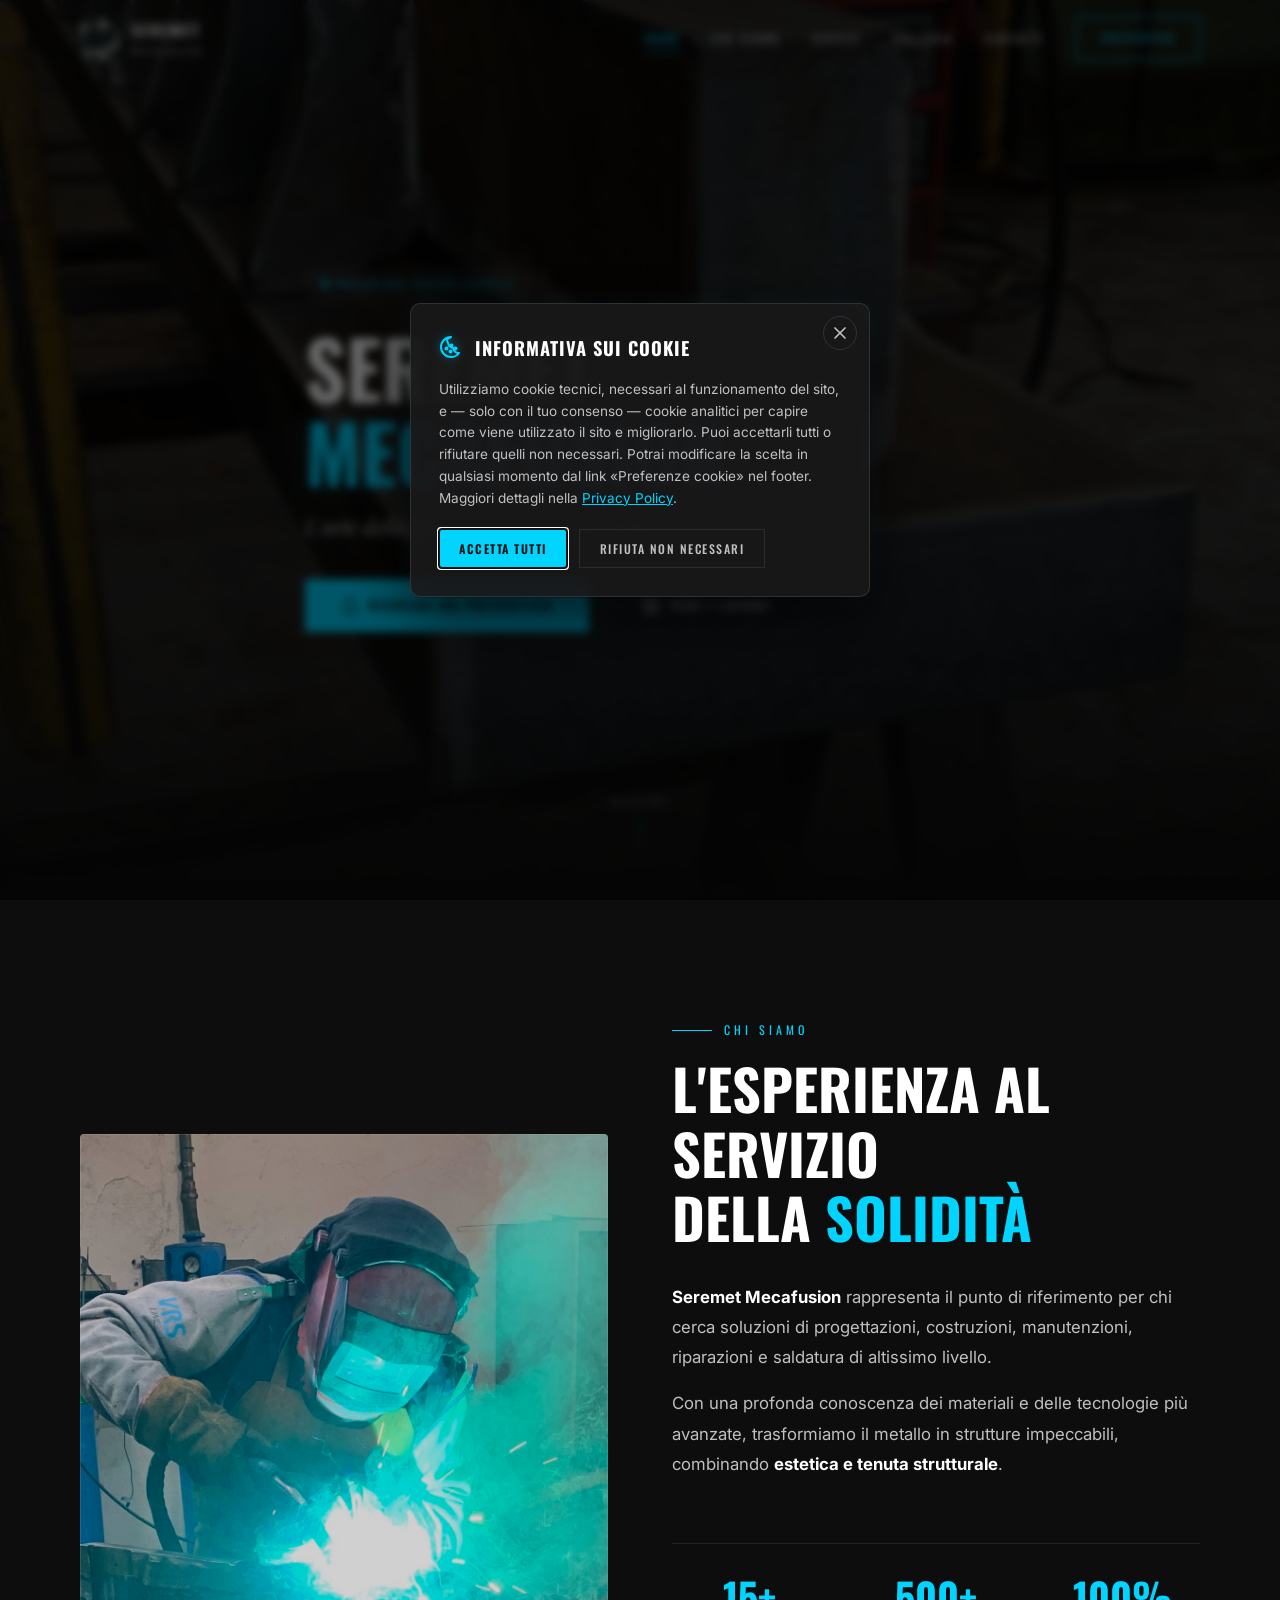
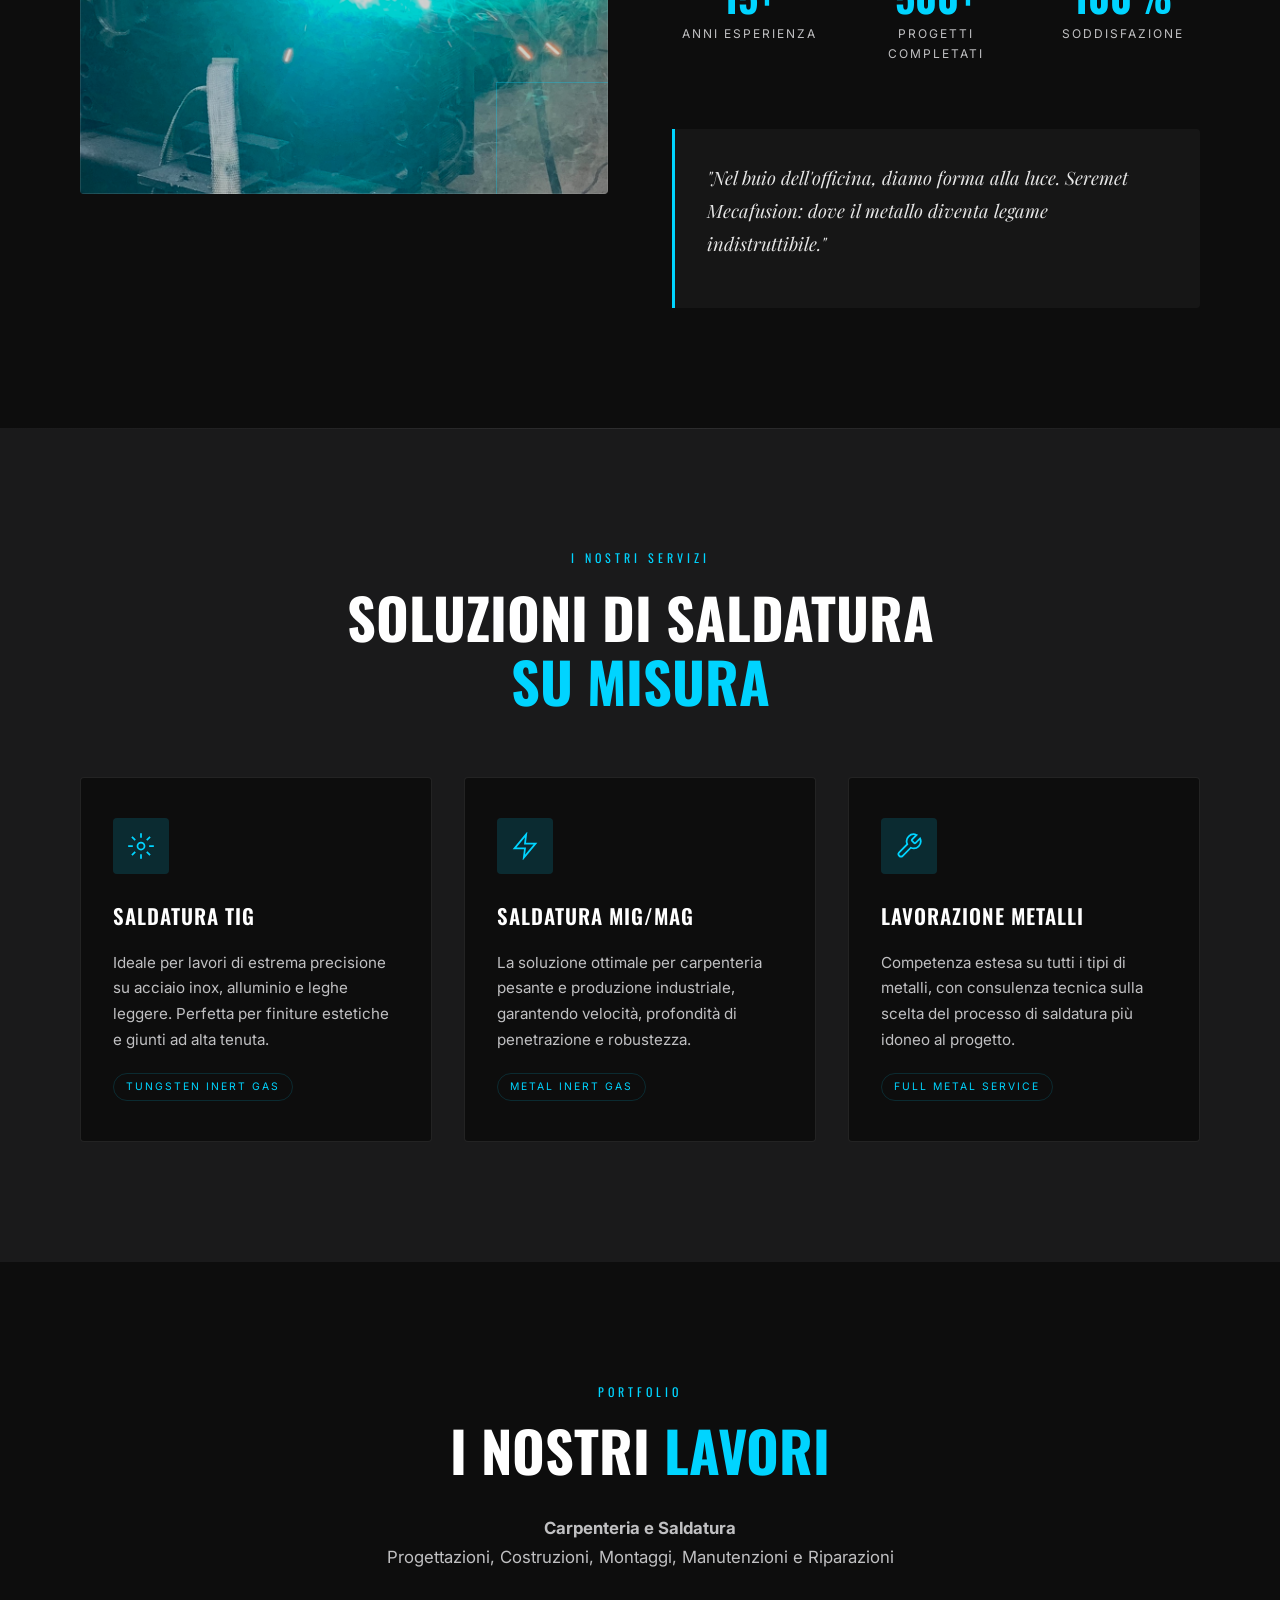
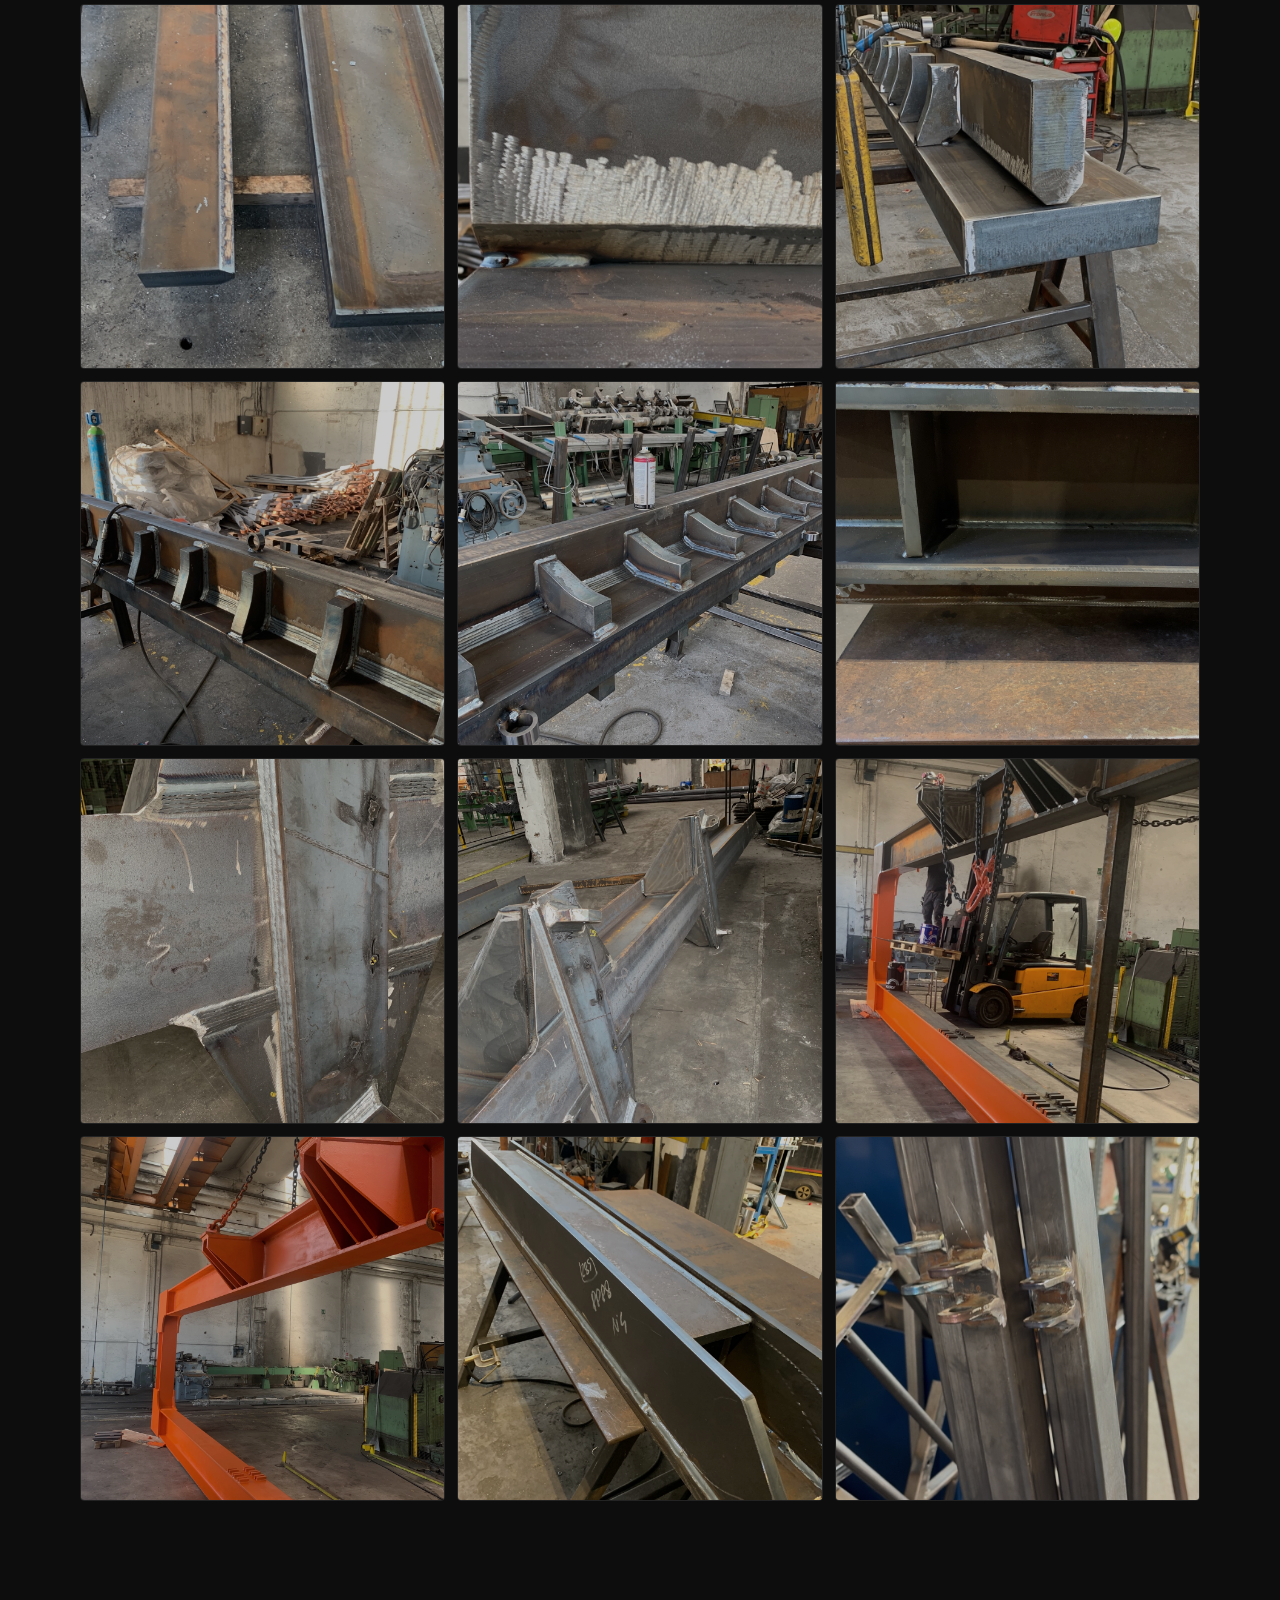
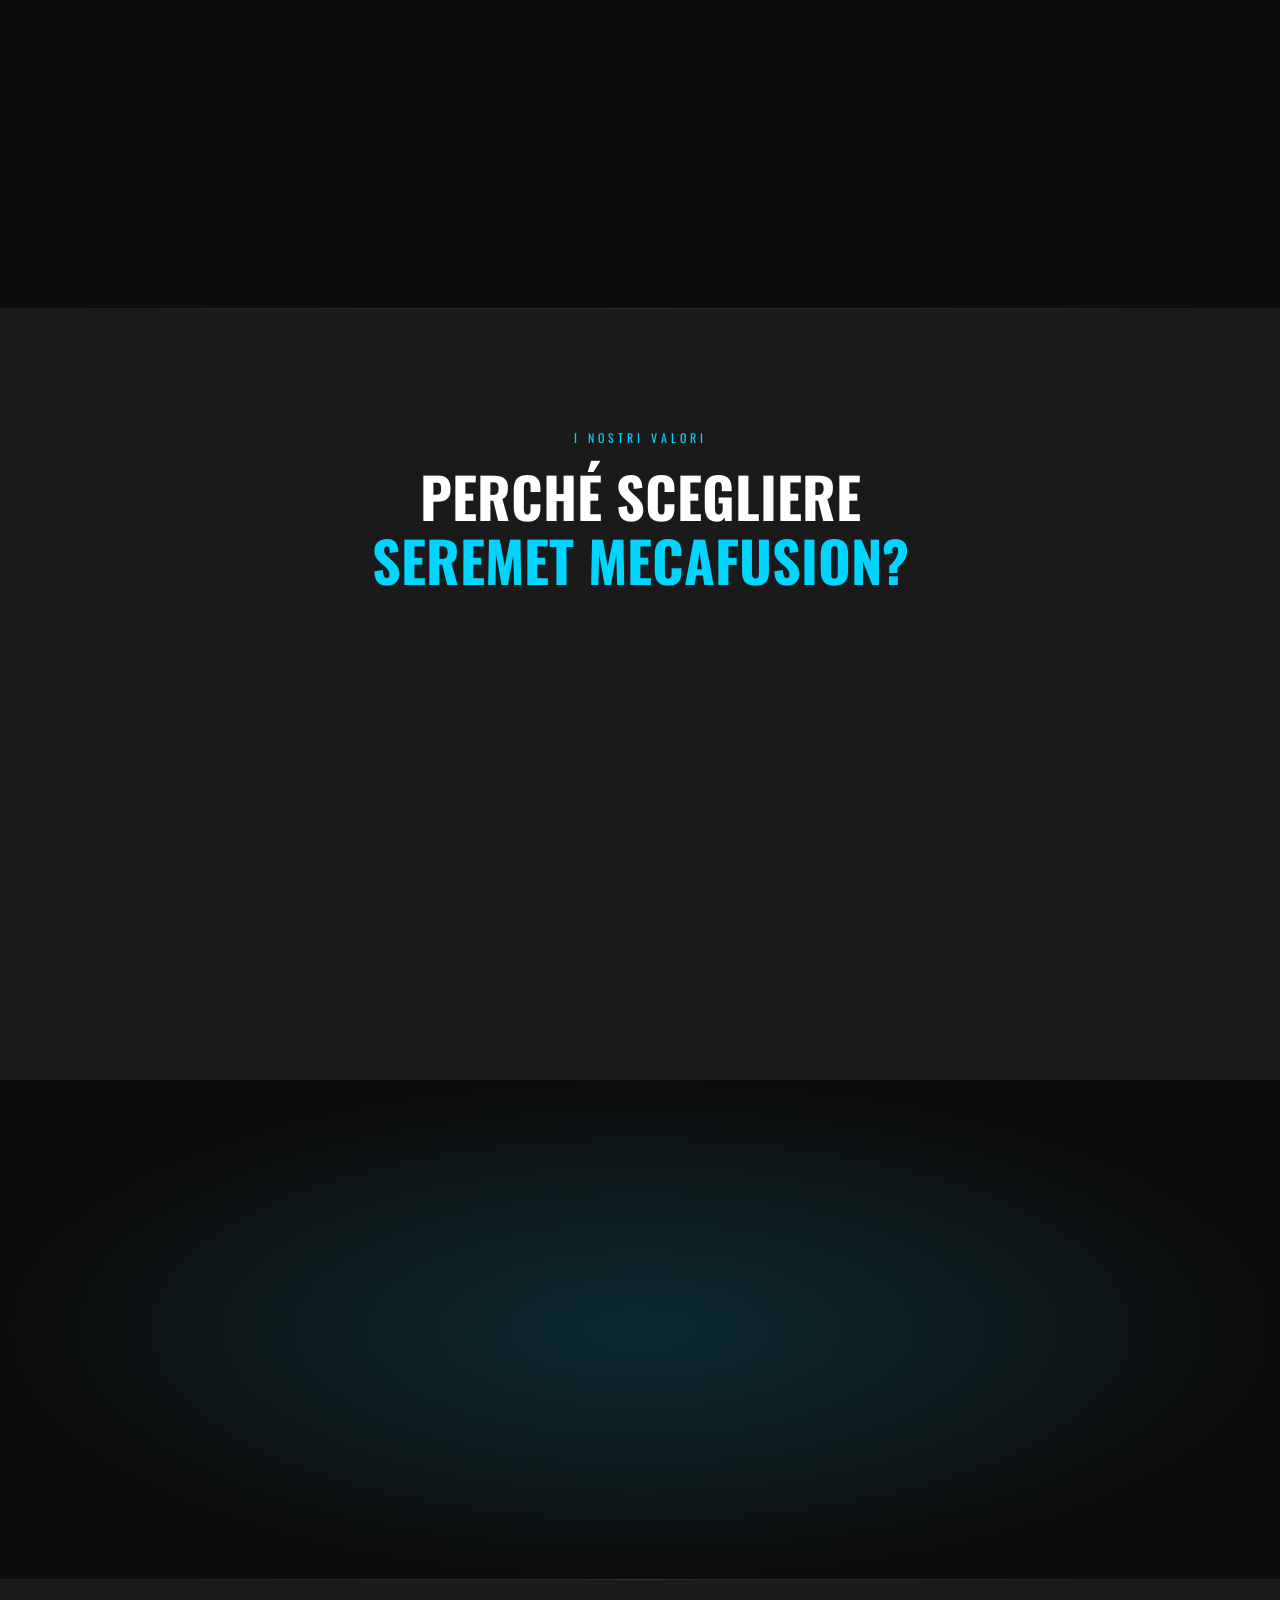
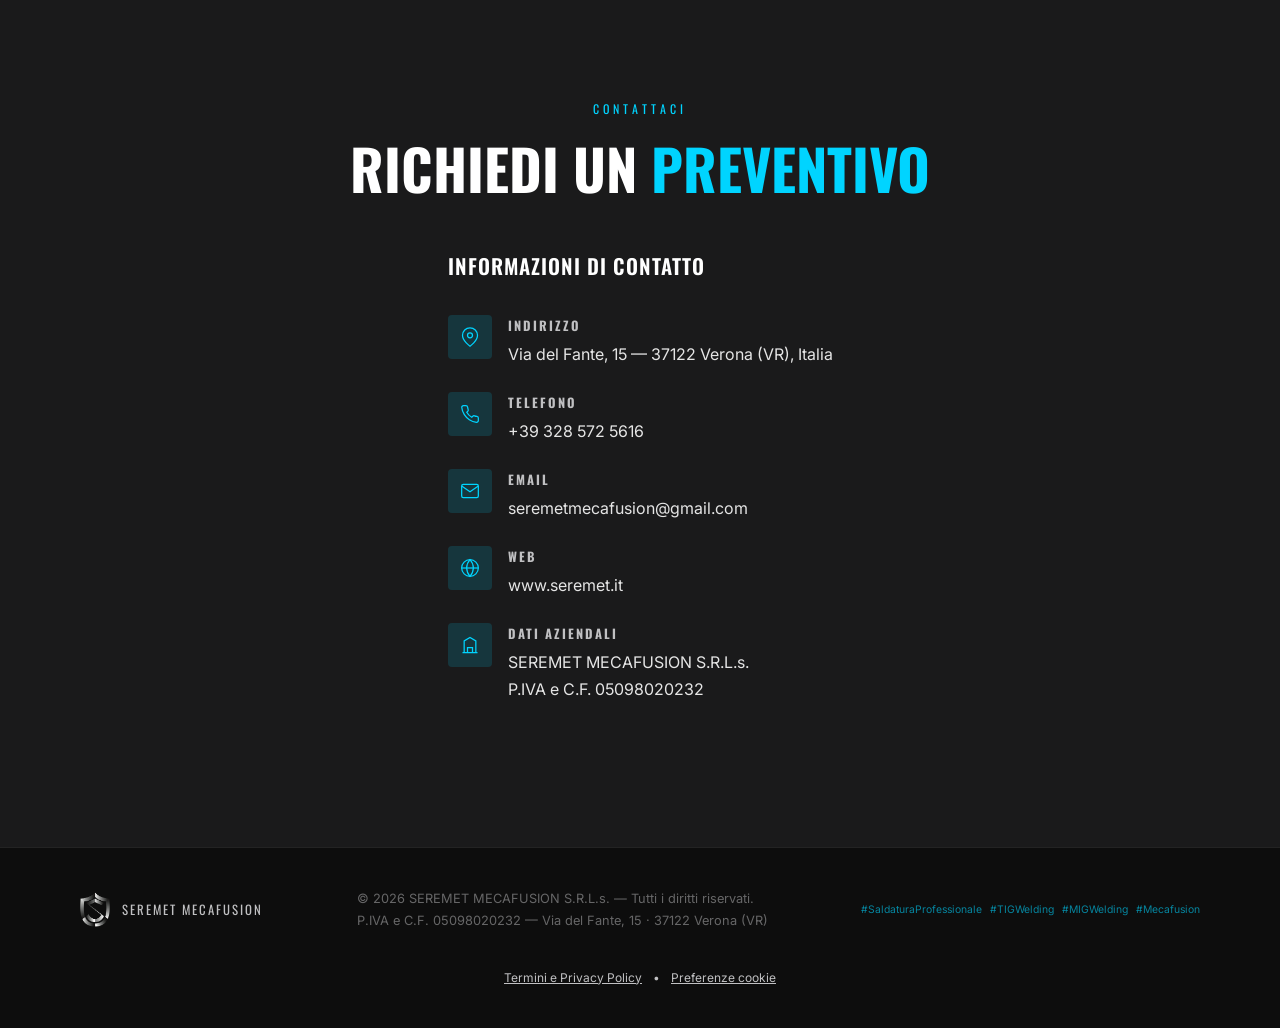
==== commit b8991dd6: "fix cookie" ====
--- a/index.html
+++ b/index.html
@@ -818,6 +818,13 @@
   <div id="cookie-overlay" class="cookie-overlay hidden">
     <div id="cookie-banner" class="cookie-banner" role="dialog" aria-modal="true" aria-labelledby="cookie-title"
       aria-describedby="cookie-desc">
+      <button type="button" id="cookie-close" class="cookie-close" aria-label="Chiudi e rifiuta i cookie non necessari">
+        <svg viewBox="0 0 24 24" width="20" height="20" fill="none" stroke="currentColor" stroke-width="2"
+          stroke-linecap="round">
+          <line x1="18" y1="6" x2="6" y2="18" />
+          <line x1="6" y1="6" x2="18" y2="18" />
+        </svg>
+      </button>
       <div class="cookie-content">
         <div class="cookie-header">
           <svg class="cookie-icon" viewBox="0 0 24 24" width="24" height="24" fill="none" stroke="var(--cyan-arc)"
--- a/styles.css
+++ b/styles.css
@@ -1697,6 +1697,7 @@
 }
 
 .cookie-banner {
+  position: relative;
   width: min(460px, 100%);
   max-height: calc(100vh - 24px);
   overflow-y: auto;
@@ -1723,6 +1724,30 @@
   }
 }
 
+.cookie-close {
+  position: absolute;
+  top: 12px;
+  right: 12px;
+  display: flex;
+  align-items: center;
+  justify-content: center;
+  width: 34px;
+  height: 34px;
+  padding: 0;
+  border: 1px solid var(--glass-border);
+  border-radius: 50%;
+  background: transparent;
+  color: var(--silver);
+  cursor: pointer;
+  transition: color var(--transition-med), border-color var(--transition-med), background var(--transition-med);
+}
+
+.cookie-close:hover {
+  color: var(--white);
+  border-color: var(--cyan-arc);
+  background: rgba(0, 212, 255, 0.08);
+}
+
 .cookie-content {
   display: flex;
   flex-direction: column;
@@ -1733,6 +1758,7 @@
   display: flex;
   align-items: center;
   gap: 12px;
+  padding-right: 40px;
 }
 
 .cookie-header h3 {
